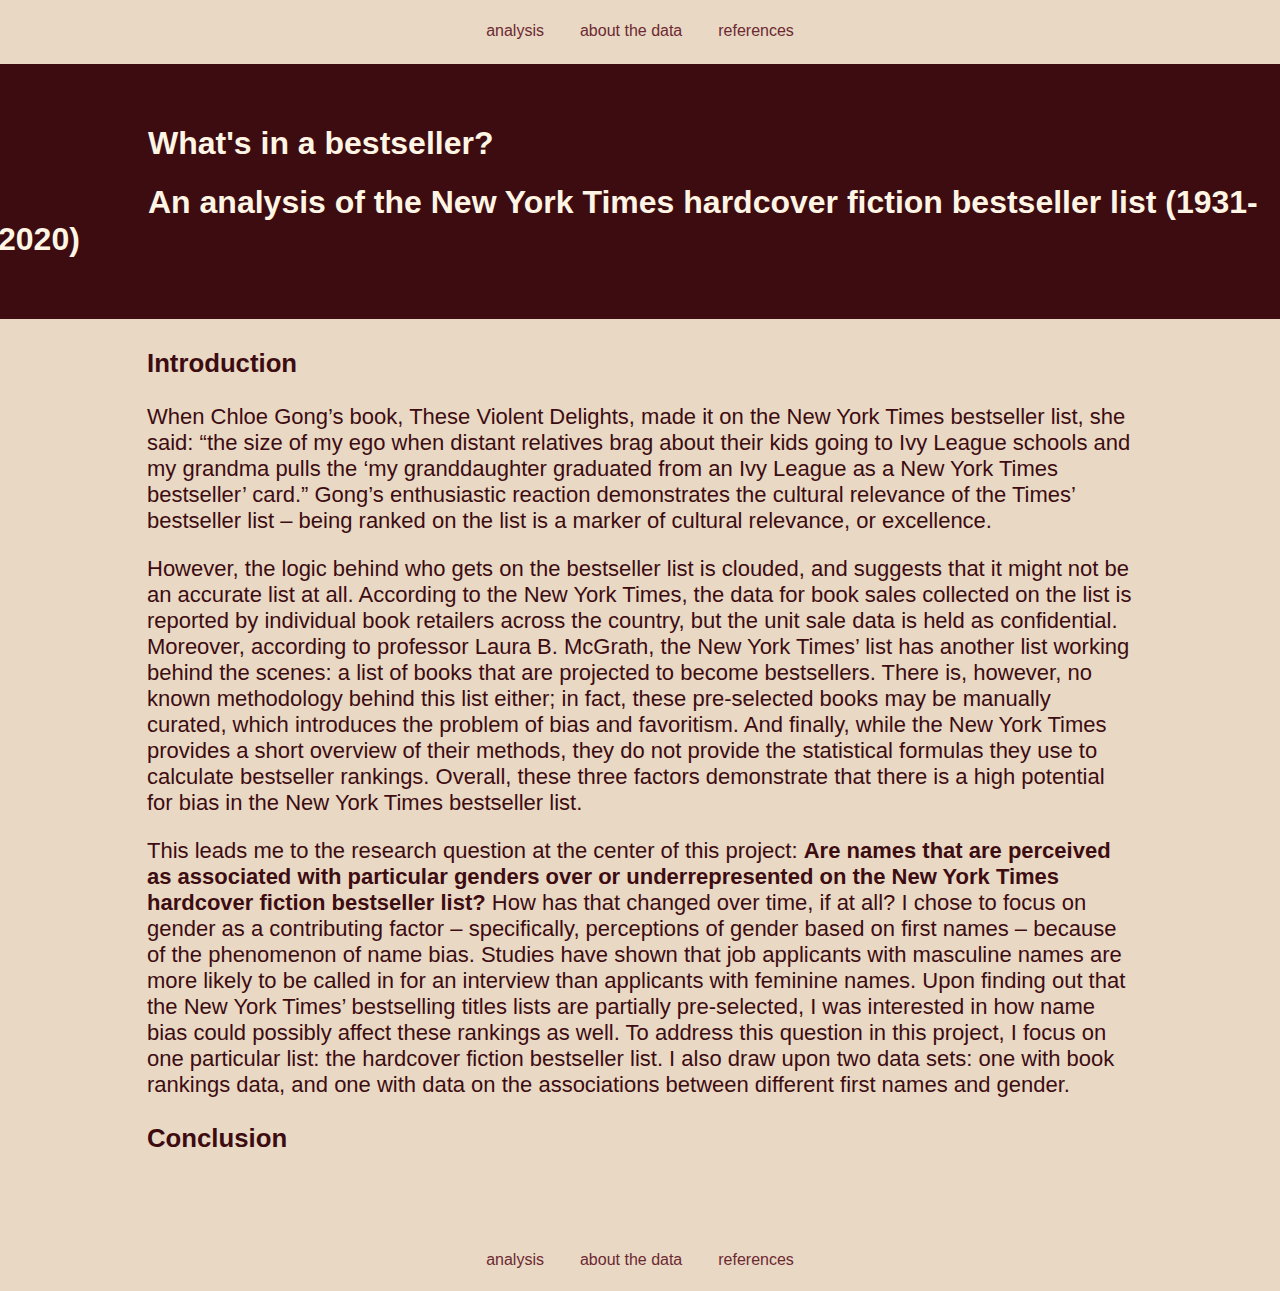
==== site/index.html @ 03210f88 "edit plot styles" ====
<!DOCTYPE html>
<html>

<head>
    <title>NYT Hardcover Fiction Bestsellers Analysis</title>
    <link rel="stylesheet" href="main.css">
    <meta charset="UTF-8">
    <meta name="viewport" content="width=device-width, initial-scale=1">
</head>

<body style="background-color: #E8D8C4;">
    <!-- Nav bar -->
    <div class="topnav" id="topNav">
        <a class="active" href="index.html">analysis</a>
        <a href="about.html">about the data</a>
        <a href="references.html">references</a>
    </div>

    <!-- Title section / blurb -->
    <div class="landing" id="titleSection">
        <h1>What's in a bestseller?</h1>
        <h1>An analysis of the New York Times hardcover fiction bestseller list (1931-2020)</h1>
    </div>

    <!-- Page content -->
    <div class="content">
        <h3>Introduction</h3>

        <p> When Chloe Gong’s book, These Violent Delights, made it on the New York Times bestseller list, she said:
            “the size of my ego when distant relatives brag about their kids going to Ivy League schools and my grandma
            pulls the ‘my granddaughter graduated from an Ivy League as a New York Times bestseller’ card.” Gong’s enthusiastic
            reaction demonstrates the cultural relevance of the Times’ bestseller list – being ranked on the list is a marker of
            cultural relevance, or excellence. </p>

        <p> However, the logic behind who gets on the bestseller list is clouded, and suggests that it might not be an accurate
            list at all. According to the New York Times, the data for book sales collected on the list is reported by individual
            book retailers across the country, but the unit sale data is held as confidential. Moreover, according to professor
            Laura B. McGrath, the New York Times’ list has another list working behind the scenes: a list of books that are projected
            to become bestsellers. There is, however, no known methodology behind this list either; in fact, these pre-selected books
            may be manually curated, which introduces the problem of bias and favoritism. And finally, while the New York Times provides
            a short overview of their methods, they do not provide the statistical formulas they use to calculate bestseller rankings.
            Overall, these three factors demonstrate that there is a high potential for bias in the New York Times bestseller list. </p>

        <p> This leads me to the research question at the center of this project: <strong>Are names that are perceived as associated with particular
            genders over or underrepresented on the New York Times hardcover fiction bestseller list? </strong> How has that changed over time, if at all? 
            I chose to focus on gender as a contributing factor – specifically, perceptions of gender based on first names – because of the 
            phenomenon of name bias. Studies have shown that job applicants with masculine names are more likely to be called in for an interview 
            than applicants with feminine names. Upon finding out that the New York Times’ bestselling titles lists are partially pre-selected, I 
            was interested in how name bias could possibly affect these rankings as well. To address this question in this project, I focus on one 
            particular list: the hardcover fiction bestseller list. I also draw upon two data sets: one with book rankings data, and one with data 
            on the associations between different first names and gender. 
        </p>

        <h3>Conclusion</h3>
    </div>

    <!-- Footer -->
    <div class="footer" id="bottomNav">
        <a class="active" href="index.html">analysis</a>
        <a href="about.html">about the data</a>
        <a href="references.html">references</a>
    </div>

</body>

</html>
---- site/main.css ----
/* Style top navigation bar */
.topnav {
    overflow: hidden;
    text-align: center;
    margin: 0;
    padding-bottom: 20px;
}

.topnav a {
    display: inline-block;
    color: #6D2932;
    font-family:Verdana, Geneva, Tahoma, sans-serif;
    text-align: center;
    padding: 14px 16px;
    text-decoration: none;
    font-size: 16px;
}

.topnav a:hover {
    color: #561C24;
    text-decoration: underline;
}

.topnav a:active {
    text-decoration: underline;
}

/* Style bottom navigation bar (footer) */
.footer {
    overflow: hidden;
    text-align: center;
    position: relative;
    bottom: 0;
    left: 0;
    width: 100%;
}

.footer a {
    display: inline-block;
    color: #6D2932;
    font-family:Verdana, Tahoma, sans-serif;
    text-align: center;
    padding: 14px 16px;
    text-decoration: none;
    font-size: 16px;
}

.footer a:hover {
    color: #561C24;
}

.footer a:active {
    text-decoration: underline;
}

/* Style page content */

.landing {
    background-color: #3D0C11;
    color: #FFF5E4;
    margin: -10px;
    padding-top: 40px;
    padding-bottom: 40px;
    text-indent: 150px;
    font-family:sans-serif;
}

.content {
    padding: 14px;
    font-size: 22px;
    margin-left: 125px;
    margin-right: 125px;
    min-height: 100vh;
    color: #3D0C11;
    font-family:sans-serif;
}

@media screen and (max-width: 952px) {
    .landing {
        padding-top: 20px;
        padding-bottom: 20px;
        padding-left: 40px;
        padding-right: 40px;
        text-indent: 0;
    }

    .content {
        padding-top: 20px;
        padding-bottom: 20px;
        padding-left: 40px;
        padding-right: 40px;
        text-indent: 0;
    }
}
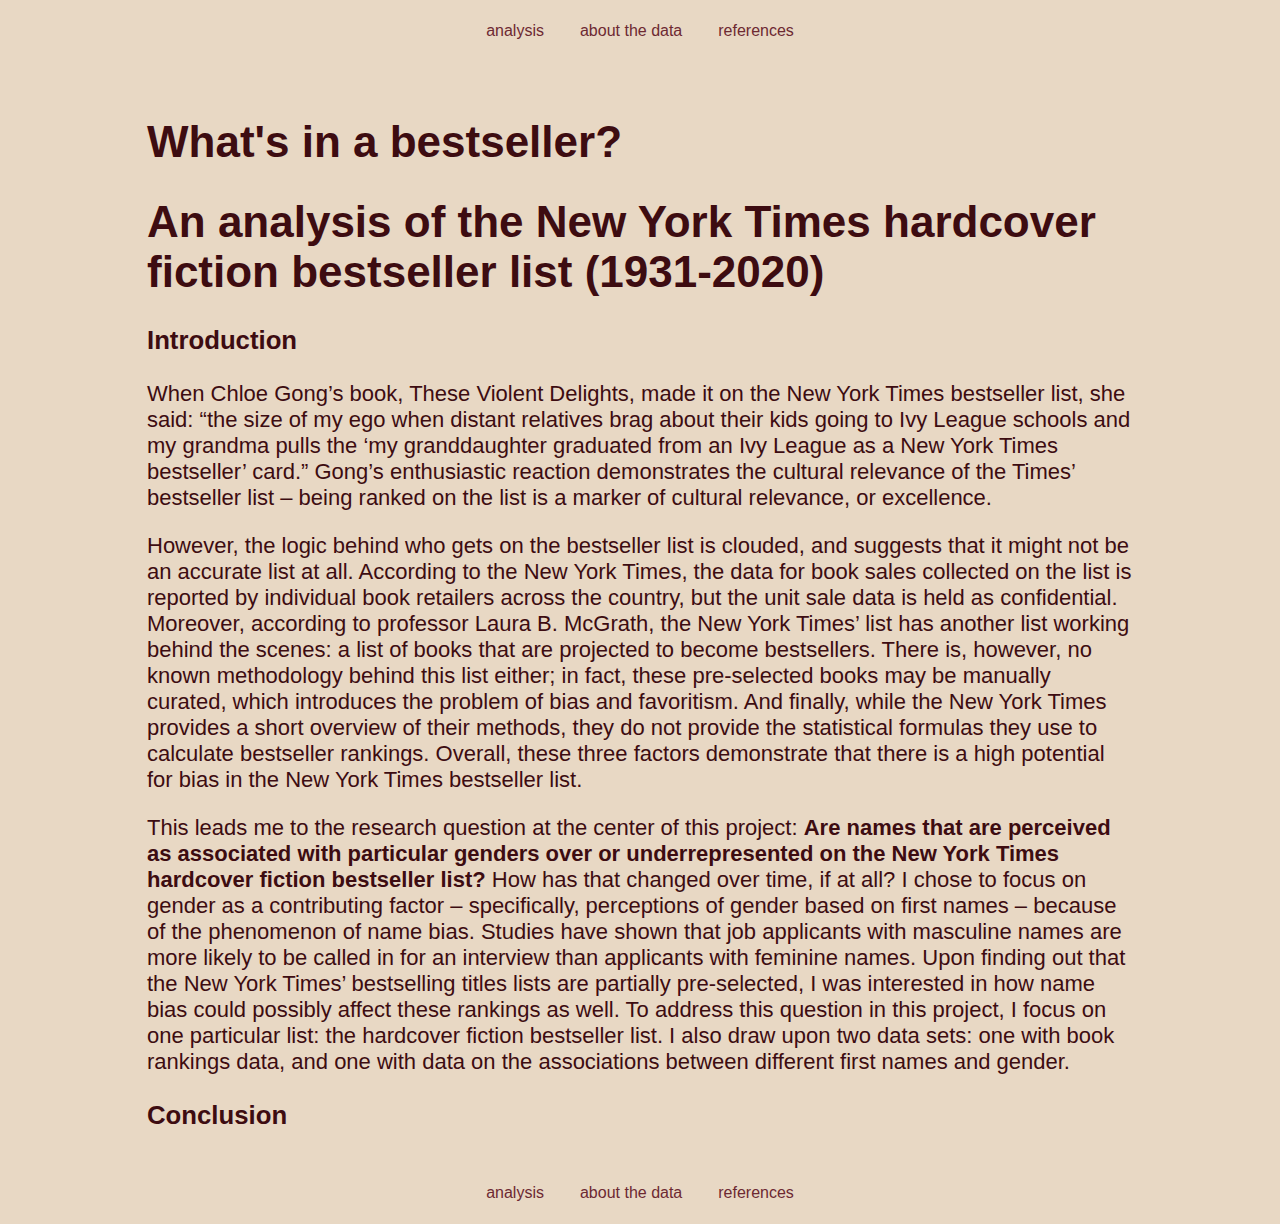
==== commit 61305074: "remove landing from pgs" ====
--- a/site/index.html
+++ b/site/index.html
@@ -16,14 +16,11 @@
         <a href="references.html">references</a>
     </div>
 
-    <!-- Title section / blurb -->
-    <div class="landing" id="titleSection">
+    <!-- Page content -->
+    <div class="content">
         <h1>What's in a bestseller?</h1>
         <h1>An analysis of the New York Times hardcover fiction bestseller list (1931-2020)</h1>
-    </div>
 
-    <!-- Page content -->
-    <div class="content">
         <h3>Introduction</h3>
 
         <p> When Chloe Gong’s book, These Violent Delights, made it on the New York Times bestseller list, she said:
--- a/site/main.css
+++ b/site/main.css
@@ -55,16 +55,6 @@
 
 /* Style page content */
 
-.landing {
-    background-color: #3D0C11;
-    color: #FFF5E4;
-    margin: -10px;
-    padding-top: 40px;
-    padding-bottom: 40px;
-    text-indent: 150px;
-    font-family:sans-serif;
-}
-
 .content {
     padding: 14px;
     font-size: 22px;
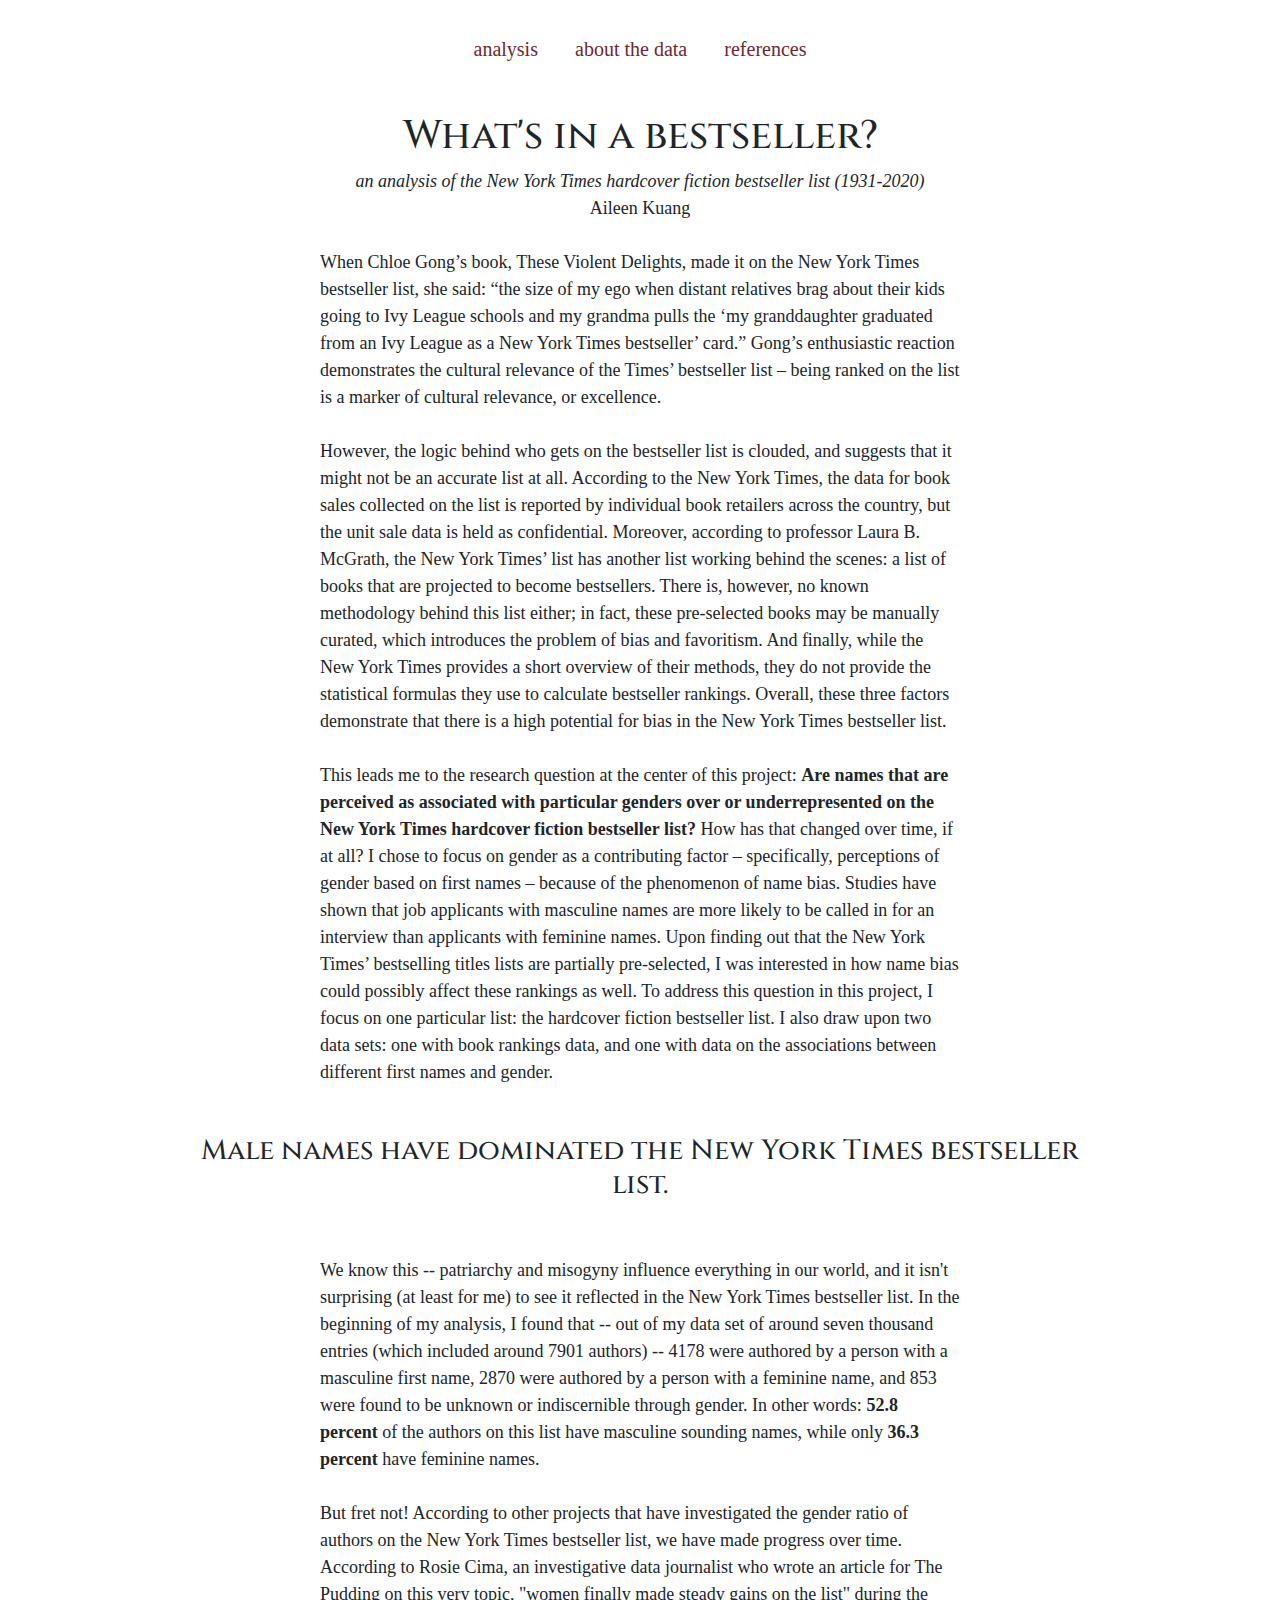
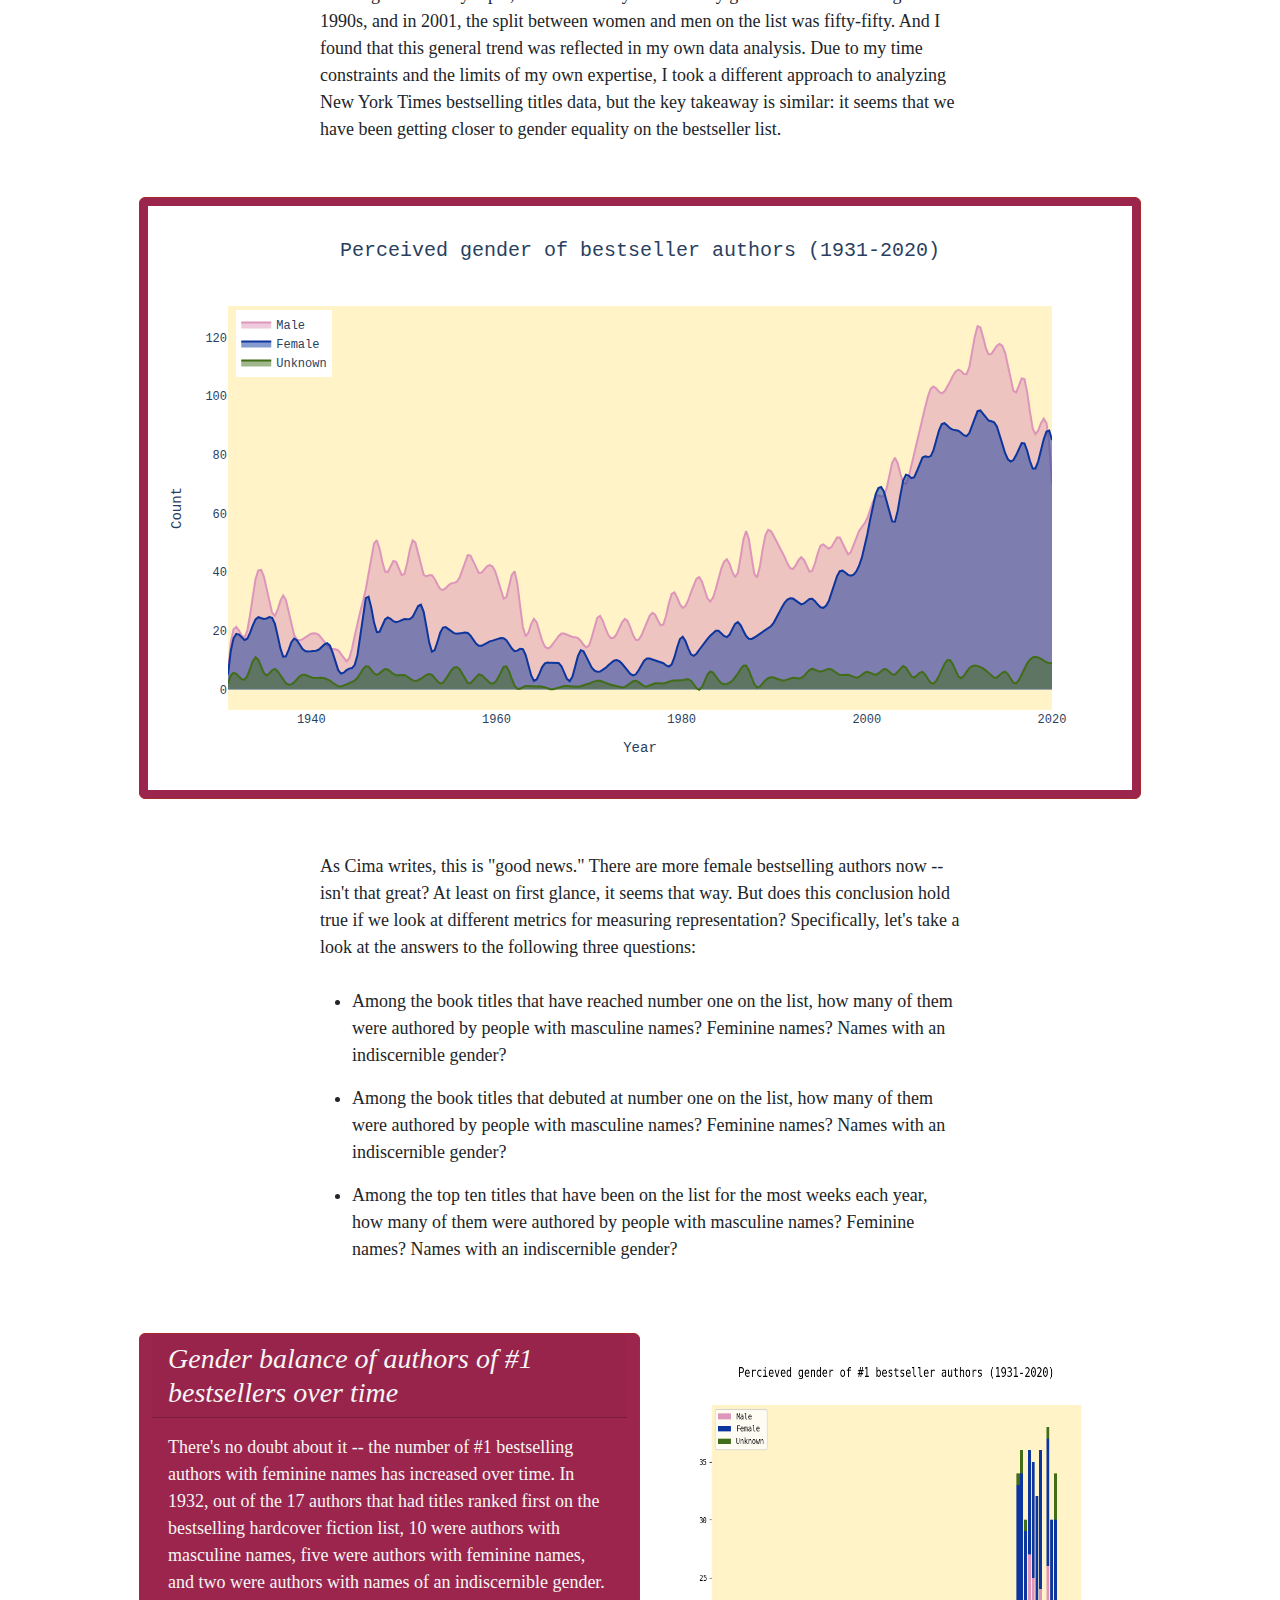
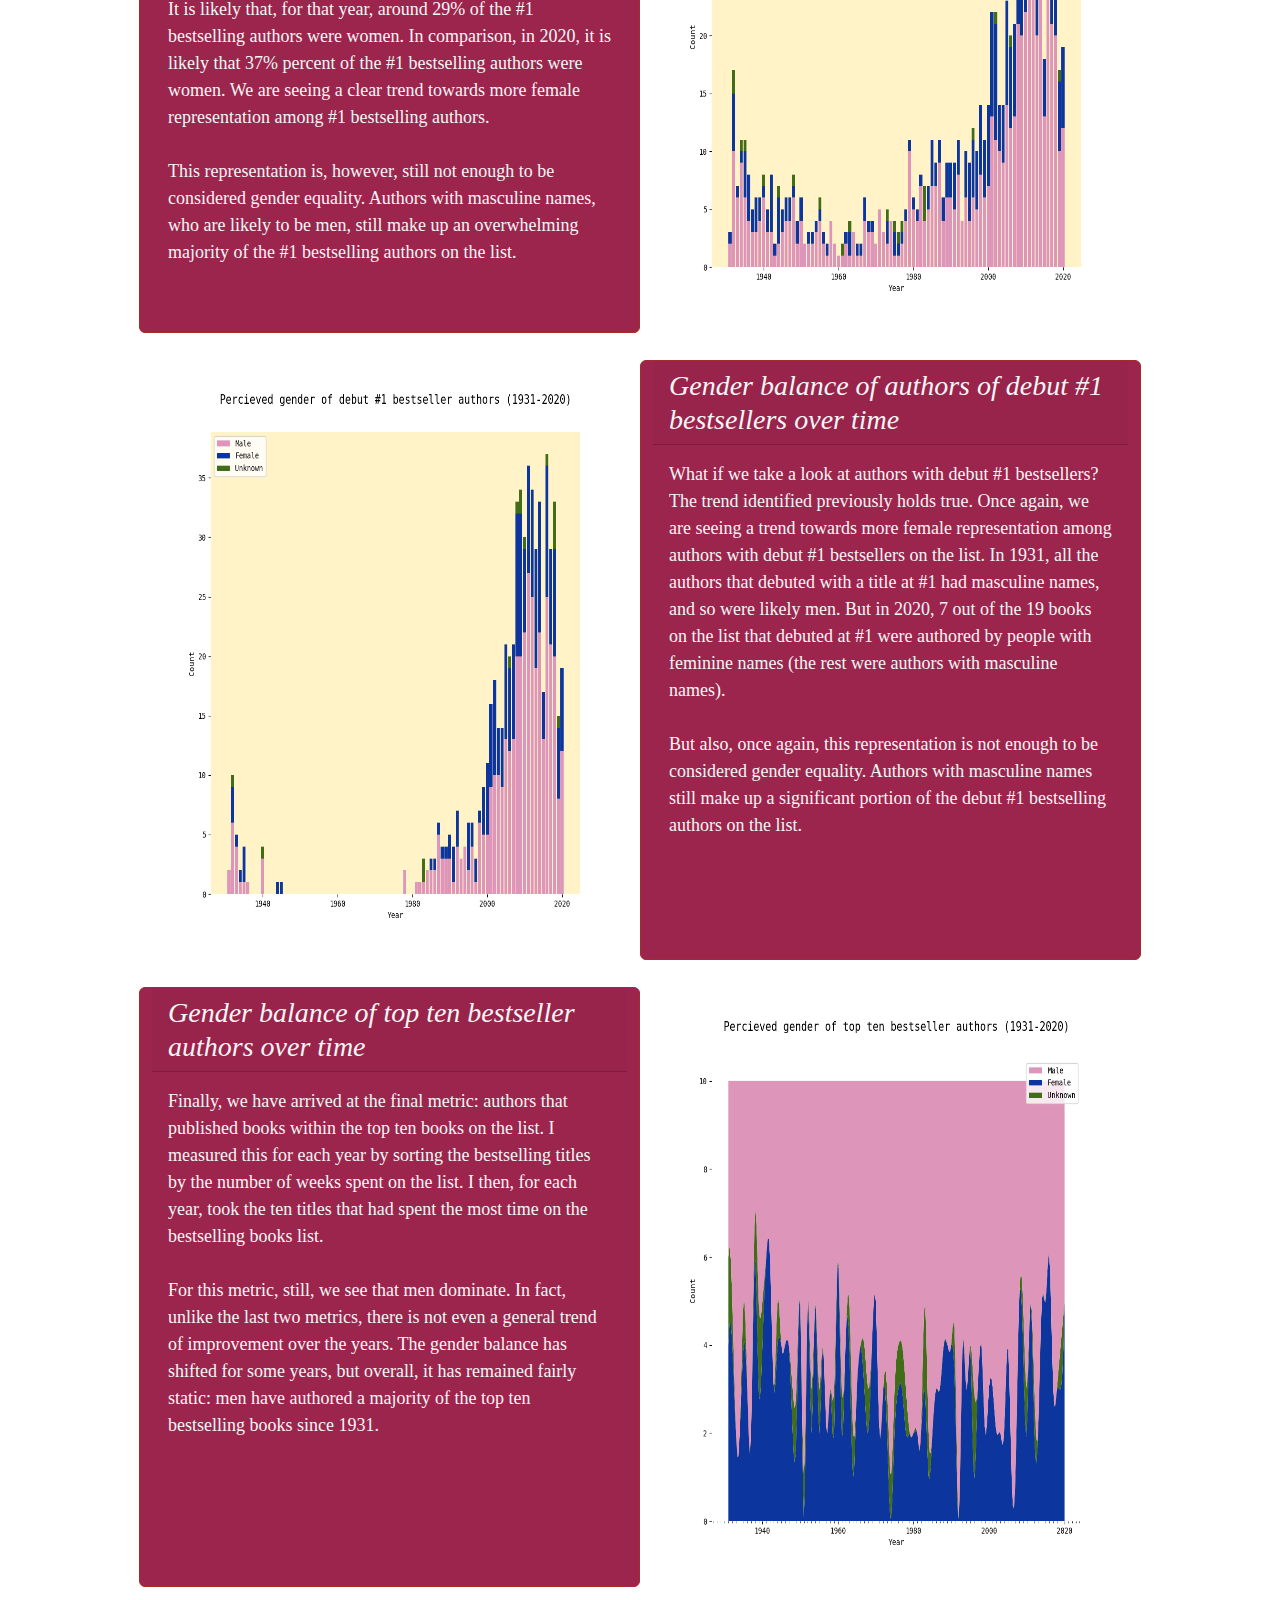
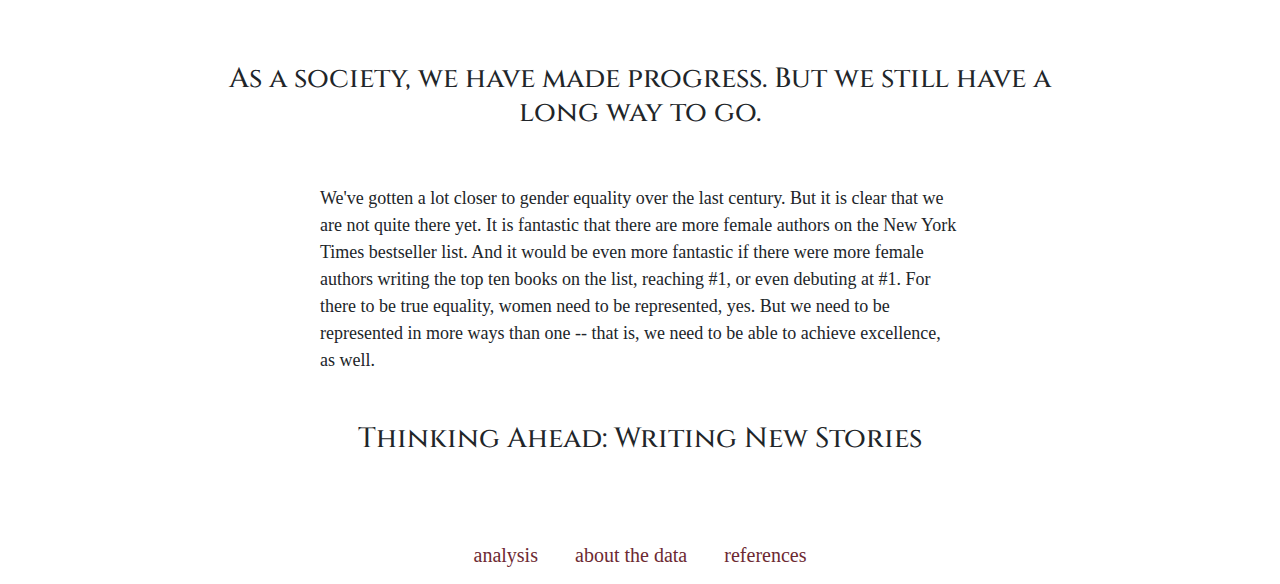
==== commit b3e8a4ee: "1st website draft" ====
--- a/site/index.html
+++ b/site/index.html
@@ -1,14 +1,25 @@
 <!DOCTYPE html>
-<html>
+<html lang="en">
 
 <head>
     <title>NYT Hardcover Fiction Bestsellers Analysis</title>
-    <link rel="stylesheet" href="main.css">
+    
     <meta charset="UTF-8">
     <meta name="viewport" content="width=device-width, initial-scale=1">
+
+    <link rel="stylesheet" href="main.css">
+    <link rel="preconnect" href="https://fonts.googleapis.com">
+    <link rel="preconnect" href="https://fonts.gstatic.com" crossorigin>
+    <link href="https://fonts.googleapis.com/css2?family=Baskervville:ital@0;1&family=Cinzel:wght@400..900&display=swap" rel="stylesheet">
+
+    <link href="https://cdn.jsdelivr.net/npm/bootstrap@5.3.3/dist/css/bootstrap.min.css" rel="stylesheet" integrity="sha384-QWTKZyjpPEjISv5WaRU9OFeRpok6YctnYmDr5pNlyT2bRjXh0JMhjY6hW+ALEwIH" crossorigin="anonymous">
+
 </head>
 
-<body style="background-color: #E8D8C4;">
+<body>
+
+    <script src="https://cdn.jsdelivr.net/npm/bootstrap@5.3.3/dist/js/bootstrap.bundle.min.js" integrity="sha384-YvpcrYf0tY3lHB60NNkmXc5s9fDVZLESaAA55NDzOxhy9GkcIdslK1eN7N6jIeHz" crossorigin="anonymous"></script>
+
     <!-- Nav bar -->
     <div class="topnav" id="topNav">
         <a class="active" href="index.html">analysis</a>
@@ -18,27 +29,44 @@
 
     <!-- Page content -->
     <div class="content">
-        <h1>What's in a bestseller?</h1>
-        <h1>An analysis of the New York Times hardcover fiction bestseller list (1931-2020)</h1>
-
-        <h3>Introduction</h3>
-
-        <p> When Chloe Gong’s book, These Violent Delights, made it on the New York Times bestseller list, she said:
+
+        <div class="story-title">
+            <h1> What's in a bestseller?</h1>
+        </div>
+
+        <div class="story-subtitle">
+            an analysis of the New York Times hardcover fiction bestseller list (1931-2020)
+        </div>
+
+        <div class="story-subtitle" style="font-style: normal;">
+            Aileen Kuang
+        </div>
+        
+        <br>
+
+        <div class="story-text">
+            When Chloe Gong’s book, These Violent Delights, made it on the New York Times bestseller list, she said:
             “the size of my ego when distant relatives brag about their kids going to Ivy League schools and my grandma
             pulls the ‘my granddaughter graduated from an Ivy League as a New York Times bestseller’ card.” Gong’s enthusiastic
             reaction demonstrates the cultural relevance of the Times’ bestseller list – being ranked on the list is a marker of
-            cultural relevance, or excellence. </p>
-
-        <p> However, the logic behind who gets on the bestseller list is clouded, and suggests that it might not be an accurate
+            cultural relevance, or excellence.
+
+            <br>
+            <br>
+
+            However, the logic behind who gets on the bestseller list is clouded, and suggests that it might not be an accurate
             list at all. According to the New York Times, the data for book sales collected on the list is reported by individual
             book retailers across the country, but the unit sale data is held as confidential. Moreover, according to professor
             Laura B. McGrath, the New York Times’ list has another list working behind the scenes: a list of books that are projected
             to become bestsellers. There is, however, no known methodology behind this list either; in fact, these pre-selected books
             may be manually curated, which introduces the problem of bias and favoritism. And finally, while the New York Times provides
             a short overview of their methods, they do not provide the statistical formulas they use to calculate bestseller rankings.
-            Overall, these three factors demonstrate that there is a high potential for bias in the New York Times bestseller list. </p>
-
-        <p> This leads me to the research question at the center of this project: <strong>Are names that are perceived as associated with particular
+            Overall, these three factors demonstrate that there is a high potential for bias in the New York Times bestseller list.
+
+            <br>
+            <br>
+
+            This leads me to the research question at the center of this project: <strong>Are names that are perceived as associated with particular
             genders over or underrepresented on the New York Times hardcover fiction bestseller list? </strong> How has that changed over time, if at all? 
             I chose to focus on gender as a contributing factor – specifically, perceptions of gender based on first names – because of the 
             phenomenon of name bias. Studies have shown that job applicants with masculine names are more likely to be called in for an interview 
@@ -46,9 +74,157 @@
             was interested in how name bias could possibly affect these rankings as well. To address this question in this project, I focus on one 
             particular list: the hardcover fiction bestseller list. I also draw upon two data sets: one with book rankings data, and one with data 
             on the associations between different first names and gender. 
-        </p>
-
-        <h3>Conclusion</h3>
+        </div>
+
+        <div class="story-header">
+            <h3>Male names have dominated the New York Times bestseller list.</h3>
+        </div>
+
+
+        <div class="story-text">
+            We know this -- patriarchy and misogyny influence everything in our world, and it isn't surprising (at least for me) to see it reflected in
+            the New York Times bestseller list. In the beginning of my analysis, I found that -- out of my data set of around seven thousand entries
+            (which included around 7901 authors) -- 4178 were authored by a person with a masculine first name, 2870 were authored by a person with a
+            feminine name, and 853 were found to be unknown or indiscernible through gender. In other words: <strong>52.8 percent</strong> of the authors
+            on this list have masculine sounding names, while only <strong>36.3 percent</strong> have feminine names.
+
+            <br>
+            <br>
+
+            But fret not! According to other projects that have investigated the gender ratio of authors on the New York Times bestseller list, we have
+            made progress over time. According to Rosie Cima, an investigative data journalist who wrote an article for The Pudding on this very topic,
+            "women finally made steady gains on the list" during the 1990s, and in 2001, the split between women and men on the list was fifty-fifty. And
+            I found that this general trend was reflected in my own data analysis. Due to my time constraints and the limits of my own expertise, I took a different
+            approach to analyzing New York Times bestselling titles data, but the key takeaway is similar: it seems that we have been getting closer to gender
+            equality on the bestseller list.
+
+            <br>
+            <br>
+            <br>
+        </div>
+
+
+        <div class="card">
+            <iframe src="overall.html" height="600"></iframe>
+        </div>
+
+        <div class="story-text">
+
+            <br>
+            <br>
+
+            As Cima writes, this is "good news." There are more female bestselling authors now -- isn't that great? At least on first glance, it seems that way.
+            But does this conclusion hold true if we look at different metrics for measuring representation? Specifically, let's take a look at the answers to the following
+            three questions:
+
+            <br>
+            <br>
+
+            <ul>
+                <li><p>Among the book titles that have reached number one on the list, how many of them were authored by people with masculine names?
+                    Feminine names? Names with an indiscernible gender?</p></li>
+                <li><p>Among the book titles that debuted at number one on the list, how many of them were authored by people with masculine names?
+                    Feminine names? Names with an indiscernible gender?</p></li>
+                <li><p>Among the top ten titles that have been on the list for the most weeks each year, how many of them were authored by people with masculine names?
+                    Feminine names? Names with an indiscernible gender?</p></li>
+            </ul>
+
+            <br>
+        </div>
+            
+
+        <br>
+
+        <div class="container">
+            <div class="row row-cols-2">
+                <div class="card">
+                    <h5 class="card-header">Gender balance of authors of #1 bestsellers over time</h5>
+                    <div class="card-body">
+                        
+                            <div class="card-text">
+                                There's no doubt about it -- the number of #1 bestselling authors with feminine names has increased over time. In 1932, out of the
+                                17 authors that had titles ranked first on the bestselling hardcover fiction list, 10 were authors with masculine names, five were
+                                authors with feminine names, and two were authors with names of an indiscernible gender. It is likely that, for that year, around
+                                29% of the #1 bestselling authors were women. In comparison, in 2020, it is likely that 37% percent of the #1 bestselling authors
+                                were women. We are seeing a clear trend towards more female representation among #1 bestselling authors. 
+    
+                                <br>
+                                <br>
+    
+                                This representation is, however, still not enough to be considered gender equality. Authors with masculine names, who are likely to
+                                be men, still make up an overwhelming majority of the #1 bestselling authors on the list.
+                            </div>
+                    </div>
+                </div>
+                <img src="first_rank.png" width="400", height="600">
+            </div>
+        </div>
+
+        <br>
+
+        <div class="container">
+            <div class="row row-cols-2">
+                <img src="debut_first_rank.png" width="300", height="600">
+                <div class="card">
+                    <h5 class="card-header">Gender balance of authors of debut #1 bestsellers over time</h5>
+                    <div class="card-body">
+                            <div class="card-text">
+                                What if we take a look at authors with debut #1 bestsellers? The trend identified previously holds true. Once again, we are seeing a trend
+                                towards more female representation among authors with debut #1 bestsellers on the list. In 1931, all the authors that debuted with a title
+                                at #1 had masculine names, and so were likely men. But in 2020, 7 out of the 19 books on the list that debuted at #1 were authored by people
+                                with feminine names (the rest were authors with masculine names). 
+    
+                                <br>
+                                <br>
+                                
+                                But also, once again, this representation is not enough to be considered gender equality. Authors with masculine names still make up a significant
+                                portion of the debut #1 bestselling authors on the list. 
+                            </div>
+                    </div>
+                </div>
+            </div>
+        </div>
+
+        <br>
+
+        <div class="container">
+            <div class="row row-cols-2">
+                <div class="card">
+                    <h5 class="card-header"> Gender balance of top ten bestseller authors over time  </h5>
+                    <div class="card-body">
+                            <div class="card-text">
+                                Finally, we have arrived at the final metric: authors that published books within the top ten books on the list. I measured this for each year by 
+                                sorting the bestselling titles by the number of weeks spent on the list. I then, for each year, took the ten titles that had spent the most time 
+                                on the bestselling books list. 
+    
+                                <br>
+                                <br>
+    
+                                For this metric, still, we see that men dominate. In fact, unlike the last two metrics, there is not even a general trend of improvement over the years.
+                                The gender balance has shifted for some years, but overall, it has remained fairly static: men have authored a majority of the top ten bestselling books
+                                since 1931. 
+                        </div>
+                    </div>
+                </div>
+                <img src="top_ten.png" width="300", height="600", style="float: center;">
+            </div>
+            <br>
+        </div>
+
+        <div class="story-header">
+            <h3> As a society, we have made progress. But we still have a long way to go. </h3>
+        </div>
+
+        <div class="story-text">
+            We've gotten a lot closer to gender equality over the last century. But it is clear that we are not quite there yet. It is fantastic that there are more female authors on the New York
+            Times bestseller list. And it would be even more fantastic if there were more female authors writing the top ten books on the list, reaching #1, or even debuting at #1. 
+            For there to be true equality, women need to be represented, yes. But we need to be represented in more ways than one -- that is, we need to be able to achieve excellence, as well.
+        </div>
+
+        <div class="story-header">
+            <h3> Thinking Ahead: Writing New Stories </h3>
+        </div>
+
     </div>
 
     <!-- Footer -->
--- a/site/main.css
+++ b/site/main.css
@@ -1,3 +1,7 @@
+.body {
+    background-color: white;
+}
+
 /* Style top navigation bar */
 .topnav {
     overflow: hidden;
@@ -9,11 +13,12 @@
 .topnav a {
     display: inline-block;
     color: #6D2932;
-    font-family:Verdana, Geneva, Tahoma, sans-serif;
+    font-family:serif;
     text-align: center;
     padding: 14px 16px;
+    margin-top: 20px;
     text-decoration: none;
-    font-size: 16px;
+    font-size: 20px;
 }
 
 .topnav a:hover {
@@ -38,15 +43,16 @@
 .footer a {
     display: inline-block;
     color: #6D2932;
-    font-family:Verdana, Tahoma, sans-serif;
+    font-family:serif;
     text-align: center;
     padding: 14px 16px;
     text-decoration: none;
-    font-size: 16px;
+    font-size: 20px;
 }
 
 .footer a:hover {
     color: #561C24;
+    text-decoration: underline;
 }
 
 .footer a:active {
@@ -57,23 +63,59 @@
 
 .content {
     padding: 14px;
-    font-size: 22px;
+    font-size: 18px;
     margin-left: 125px;
     margin-right: 125px;
     min-height: 100vh;
-    color: #3D0C11;
-    font-family:sans-serif;
+    font-family:serif;
+}
+
+.content h1, h2, h3, h4 {
+    font-family:'Cinzel', serif;
+}
+
+.content .story-title {
+    text-align: center;
+    margin: 0;
+}
+
+.content .story-subtitle {
+    text-align: center;
+    font-style: italic;
+}
+
+.content .story-text {
+    font-family: "Baskerville", serif;
+    max-width: 40rem;
+    margin: 0 auto;
+}
+
+.content .story-header {
+    font-family: 'Cinzel', serif;
+    text-align: center;
+    padding: 3rem;
+}
+
+.content .card {
+    border-color: brown;
+    background-color: #9C254D;
+    color:whitesmoke;
+    max-width: ;
+}
+
+.content .card .card-header {
+    font-family: "Baskerville", serif;
+    font-size: 28px;
+    font-style: italic;
+}
+
+.content .card .card-text {
+    font-family: "Baskerville", serif;
+    font-size: 18px;
+    text-justify: auto;
 }
 
 @media screen and (max-width: 952px) {
-    .landing {
-        padding-top: 20px;
-        padding-bottom: 20px;
-        padding-left: 40px;
-        padding-right: 40px;
-        text-indent: 0;
-    }
-
     .content {
         padding-top: 20px;
         padding-bottom: 20px;
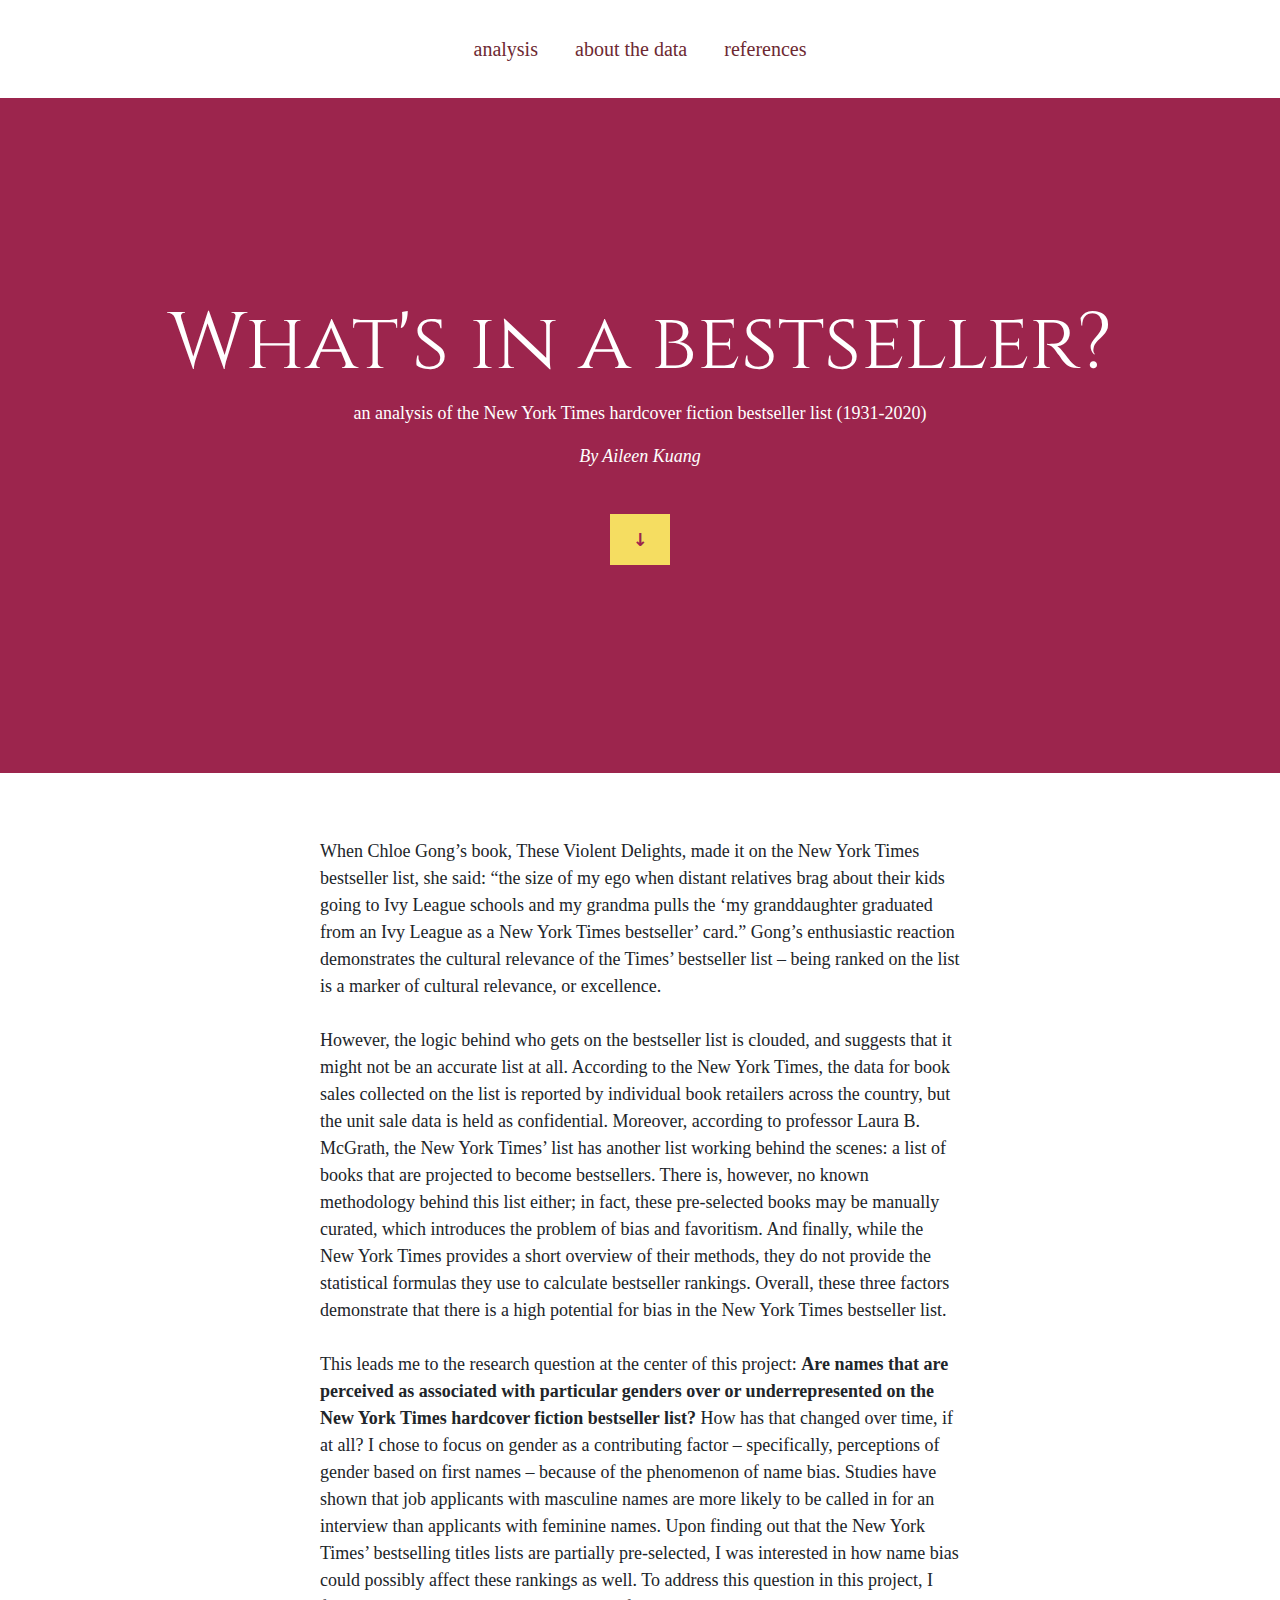
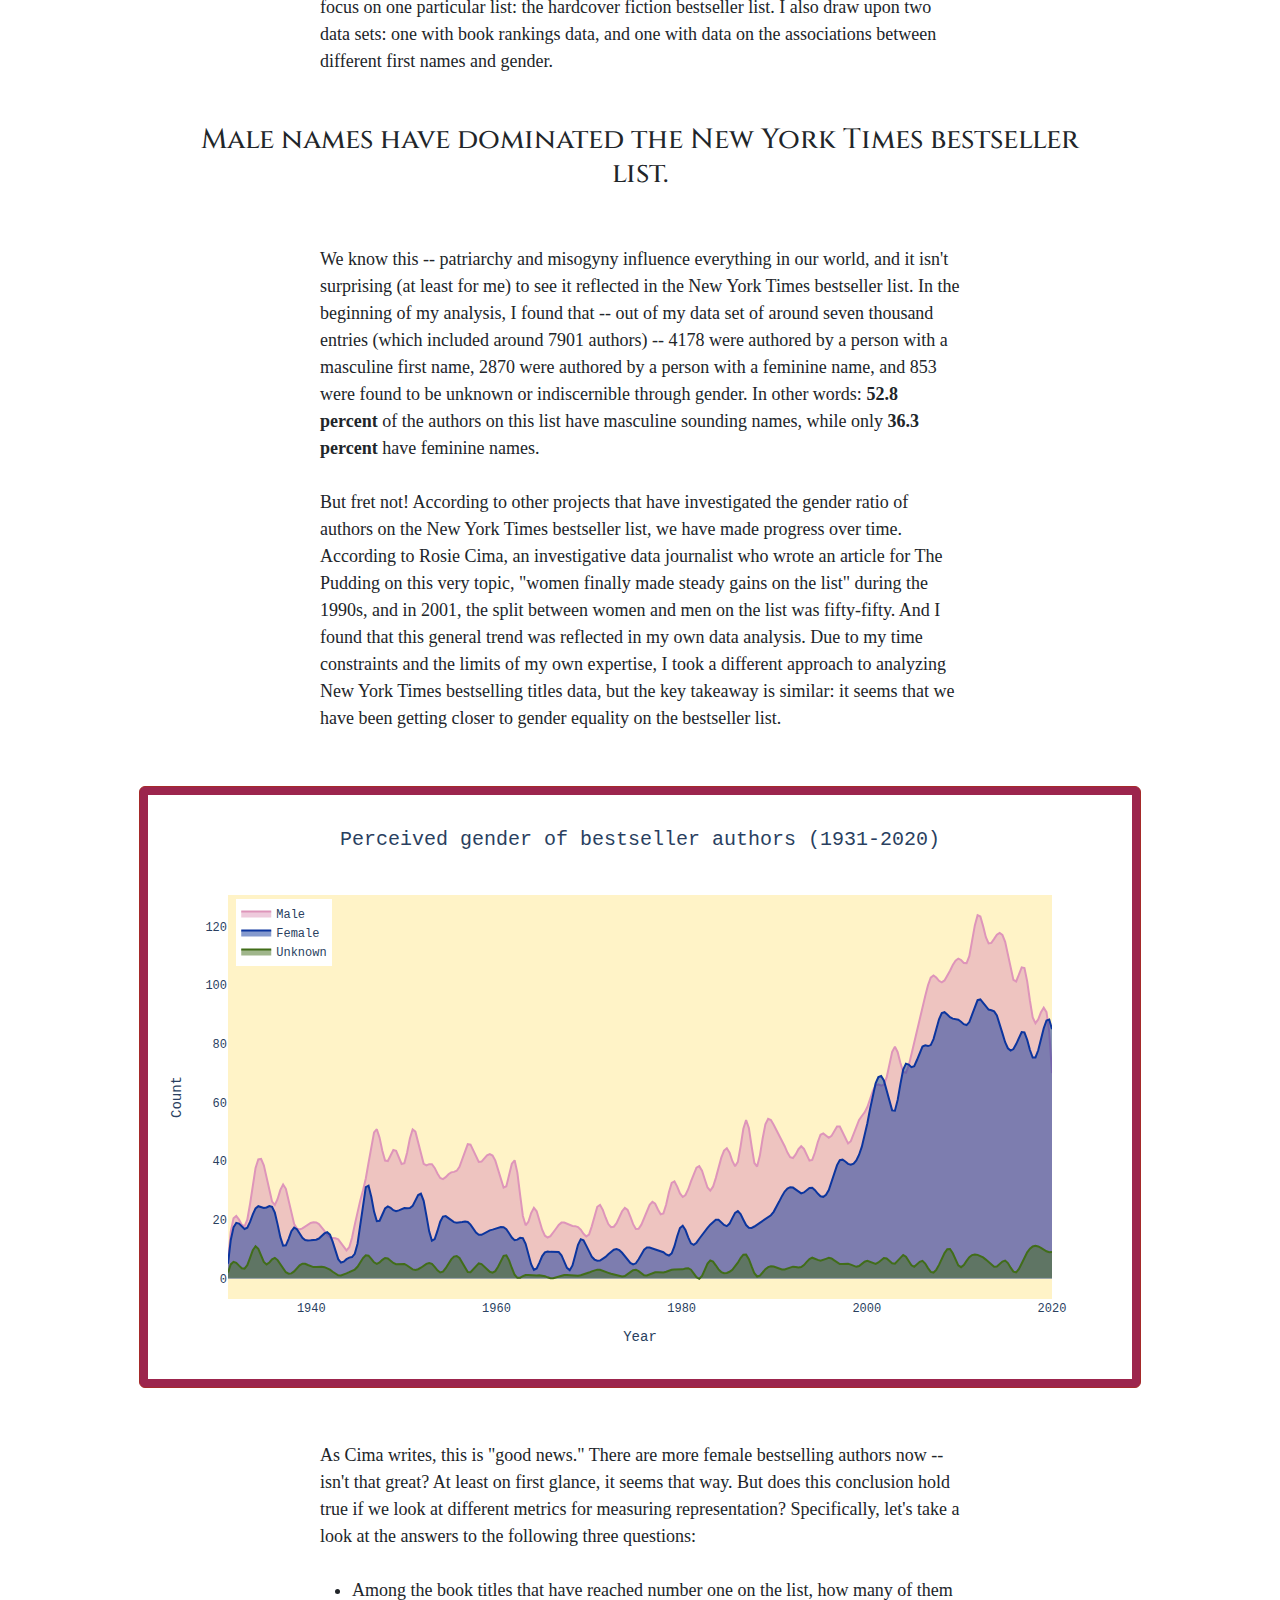
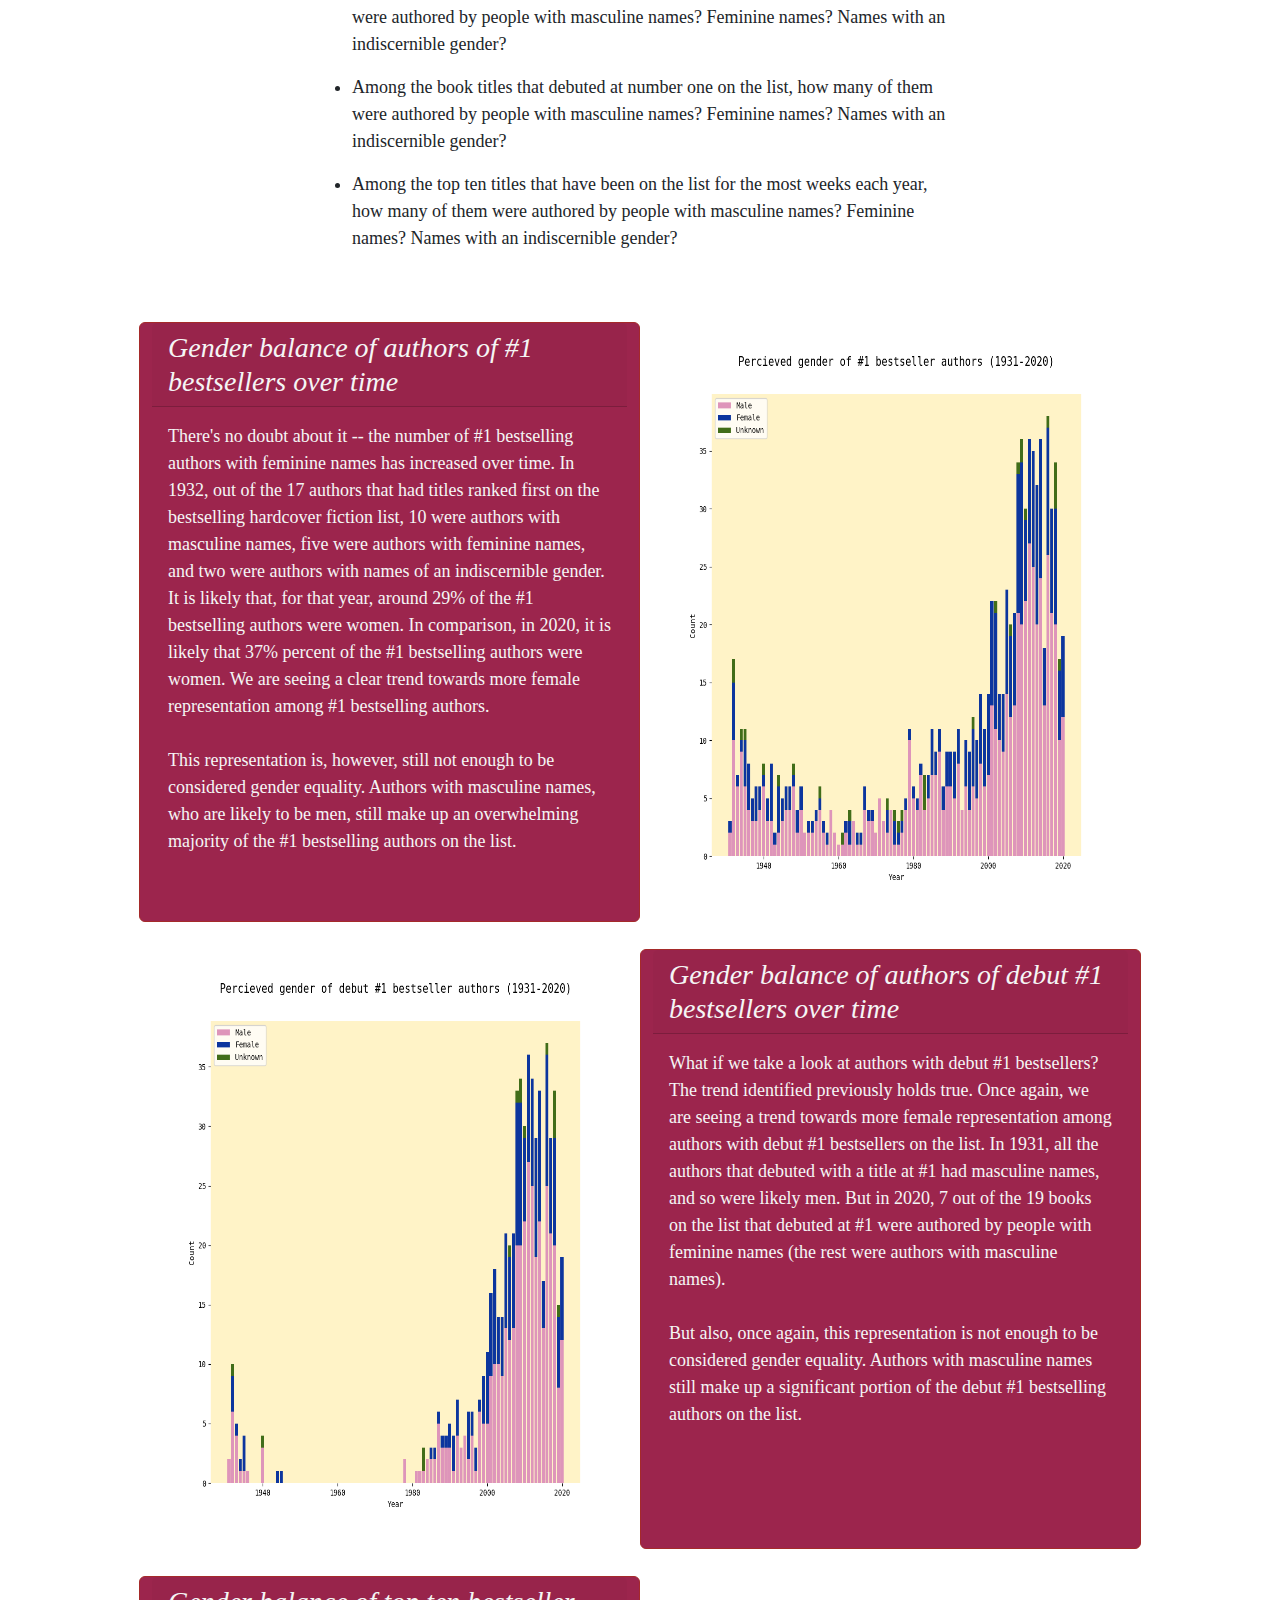
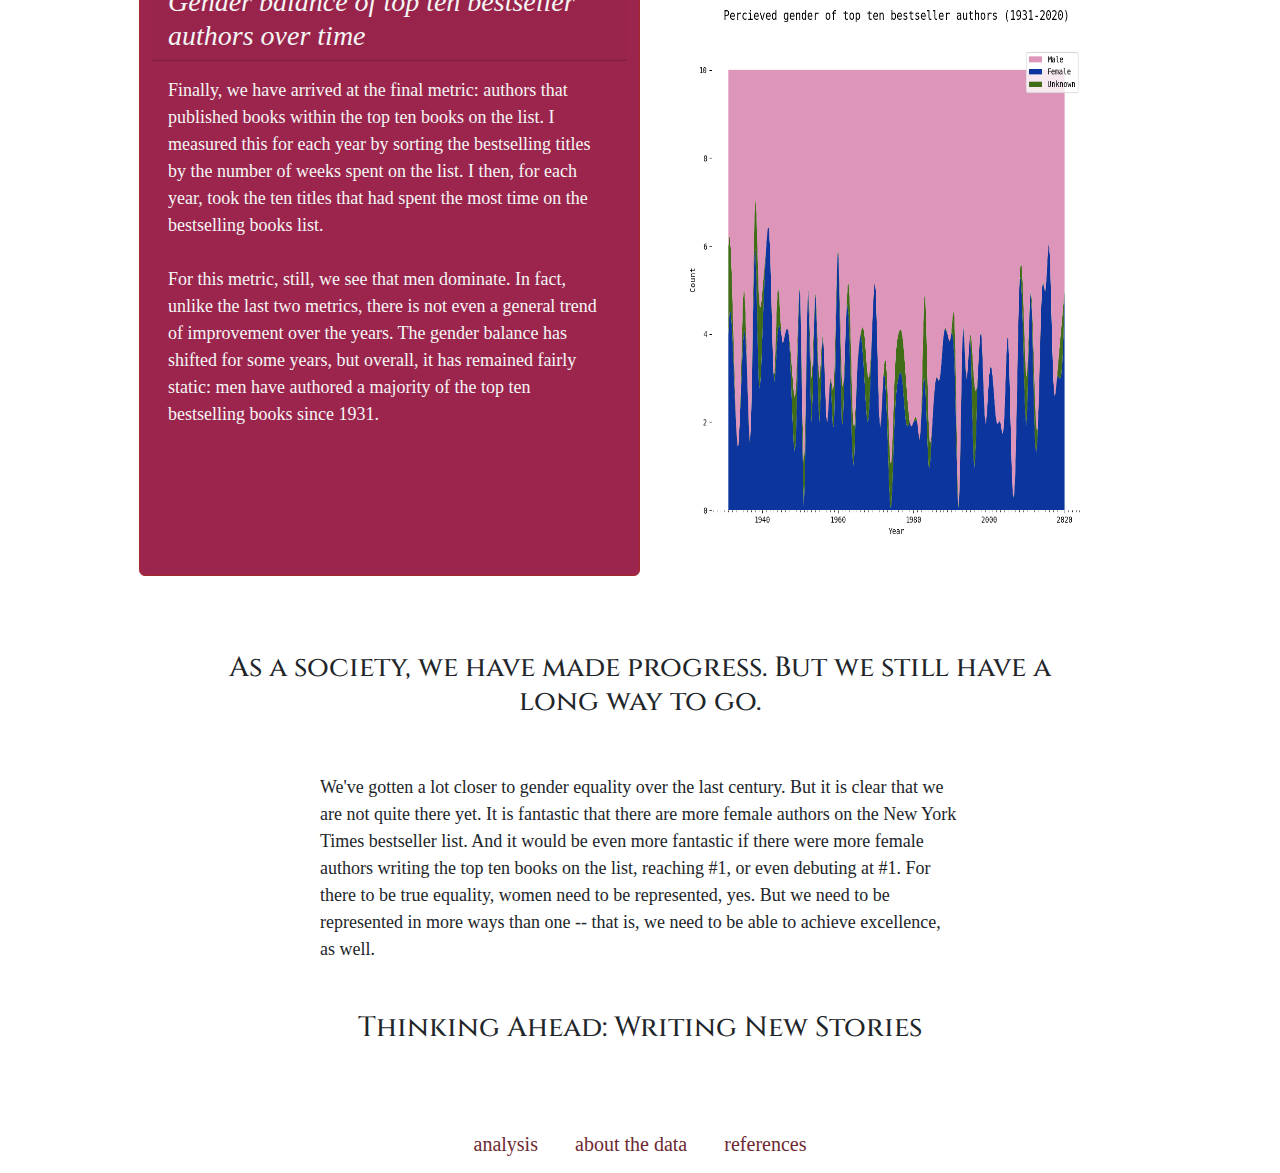
==== commit 0eb5949b: "add new featurea" ====
--- a/site/index.html
+++ b/site/index.html
@@ -28,23 +28,25 @@
     </div>
 
     <!-- Page content -->
-    <div class="content">
-
-        <div class="story-title">
-            <h1> What's in a bestseller?</h1>
-        </div>
-
-        <div class="story-subtitle">
-            an analysis of the New York Times hardcover fiction bestseller list (1931-2020)
-        </div>
-
-        <div class="story-subtitle" style="font-style: normal;">
-            Aileen Kuang
-        </div>
-        
-        <br>
-
-        <div class="story-text">
+
+    <div id="landing" class="jumbotron jumbotron-fluid mb-0">
+        <div class="container text-center  py-5">
+            <div class="mb-4">
+                <h1 class="display-1">What's in a bestseller?</h1>
+                <p class="lead">an analysis of the New York Times hardcover fiction bestseller list (1931-2020)</p>
+                <p class="lead mb-4" style="font-style: italic;">By Aileen Kuang</p>
+            </div>
+            <a href="#main-content" class="btn btn-primary btn-lg">&darr;</a>
+        </div>
+    </div>
+    
+    <br>
+
+    <div id="main-content" class="content">
+
+        <div class="story-text">
+            <br>
+
             When Chloe Gong’s book, These Violent Delights, made it on the New York Times bestseller list, she said:
             “the size of my ego when distant relatives brag about their kids going to Ivy League schools and my grandma
             pulls the ‘my granddaughter graduated from an Ivy League as a New York Times bestseller’ card.” Gong’s enthusiastic
@@ -156,7 +158,7 @@
                             </div>
                     </div>
                 </div>
-                <img src="first_rank.png" width="400", height="600">
+                <img src="img/first_rank.png" width="400", height="600">
             </div>
         </div>
 
@@ -164,7 +166,7 @@
 
         <div class="container">
             <div class="row row-cols-2">
-                <img src="debut_first_rank.png" width="300", height="600">
+                <img src="img/debut_first_rank.png" width="300", height="600">
                 <div class="card">
                     <h5 class="card-header">Gender balance of authors of debut #1 bestsellers over time</h5>
                     <div class="card-body">
@@ -206,7 +208,7 @@
                         </div>
                     </div>
                 </div>
-                <img src="top_ten.png" width="300", height="600", style="float: center;">
+                <img src="img/top_ten.png" width="300", height="600", style="float: center;">
             </div>
             <br>
         </div>
--- a/site/main.css
+++ b/site/main.css
@@ -61,6 +61,56 @@
 
 /* Style page content */
 
+#landing {
+    height: 75vh;
+}
+
+.jumbotron {
+    background-color: #9C254D;
+    margin: 0;
+    padding-top: 150px;
+    padding-bottom: 150px;
+}
+
+.jumbotron h1, h2, h3, h4 {
+    font-family:'Cinzel', serif;
+}
+
+
+.jumbotron .display-1 {
+    color: white;
+}
+
+.jumbotron .lead {
+    text-align: center;
+    font-family: serif;
+    font-size: 18px;
+    color: white;
+}
+
+.jumbotron .btn {
+    display: inline-block;
+    padding: 10px 20px;
+    font-size: 18px;
+    font-weight: bold;
+    color: #9C254D;
+    background-color: #F5DD61;
+    border: 2px solid #F5DD61;
+    border-radius: 0;
+    text-decoration: none;
+    transition: background-color 0.3s, border-color 0.3s, color 0.3s;
+    margin-top: 20px; /* Adjust as needed */
+    perspective: 1000px;
+}
+
+.jumbotron .btn:hover {
+    background-color: #F5DD61;
+    border-color: #F5DD61;
+    color: #9C254D;
+    transform-style: preserve-3d;
+    animation: pageFlip 1s forwards;
+}
+
 .content {
     padding: 14px;
     font-size: 18px;
@@ -72,16 +122,6 @@
 
 .content h1, h2, h3, h4 {
     font-family:'Cinzel', serif;
-}
-
-.content .story-title {
-    text-align: center;
-    margin: 0;
-}
-
-.content .story-subtitle {
-    text-align: center;
-    font-style: italic;
 }
 
 .content .story-text {
@@ -100,7 +140,6 @@
     border-color: brown;
     background-color: #9C254D;
     color:whitesmoke;
-    max-width: ;
 }
 
 .content .card .card-header {
@@ -115,6 +154,18 @@
     text-justify: auto;
 }
 
+@keyframes pageFlip {
+    0% {
+        transform: rotateY(0deg);
+    }
+    50% {
+        transform: rotateY(90deg);
+    }
+    100% {
+        transform: rotateY(180deg);
+    }
+}
+
 @media screen and (max-width: 952px) {
     .content {
         padding-top: 20px;
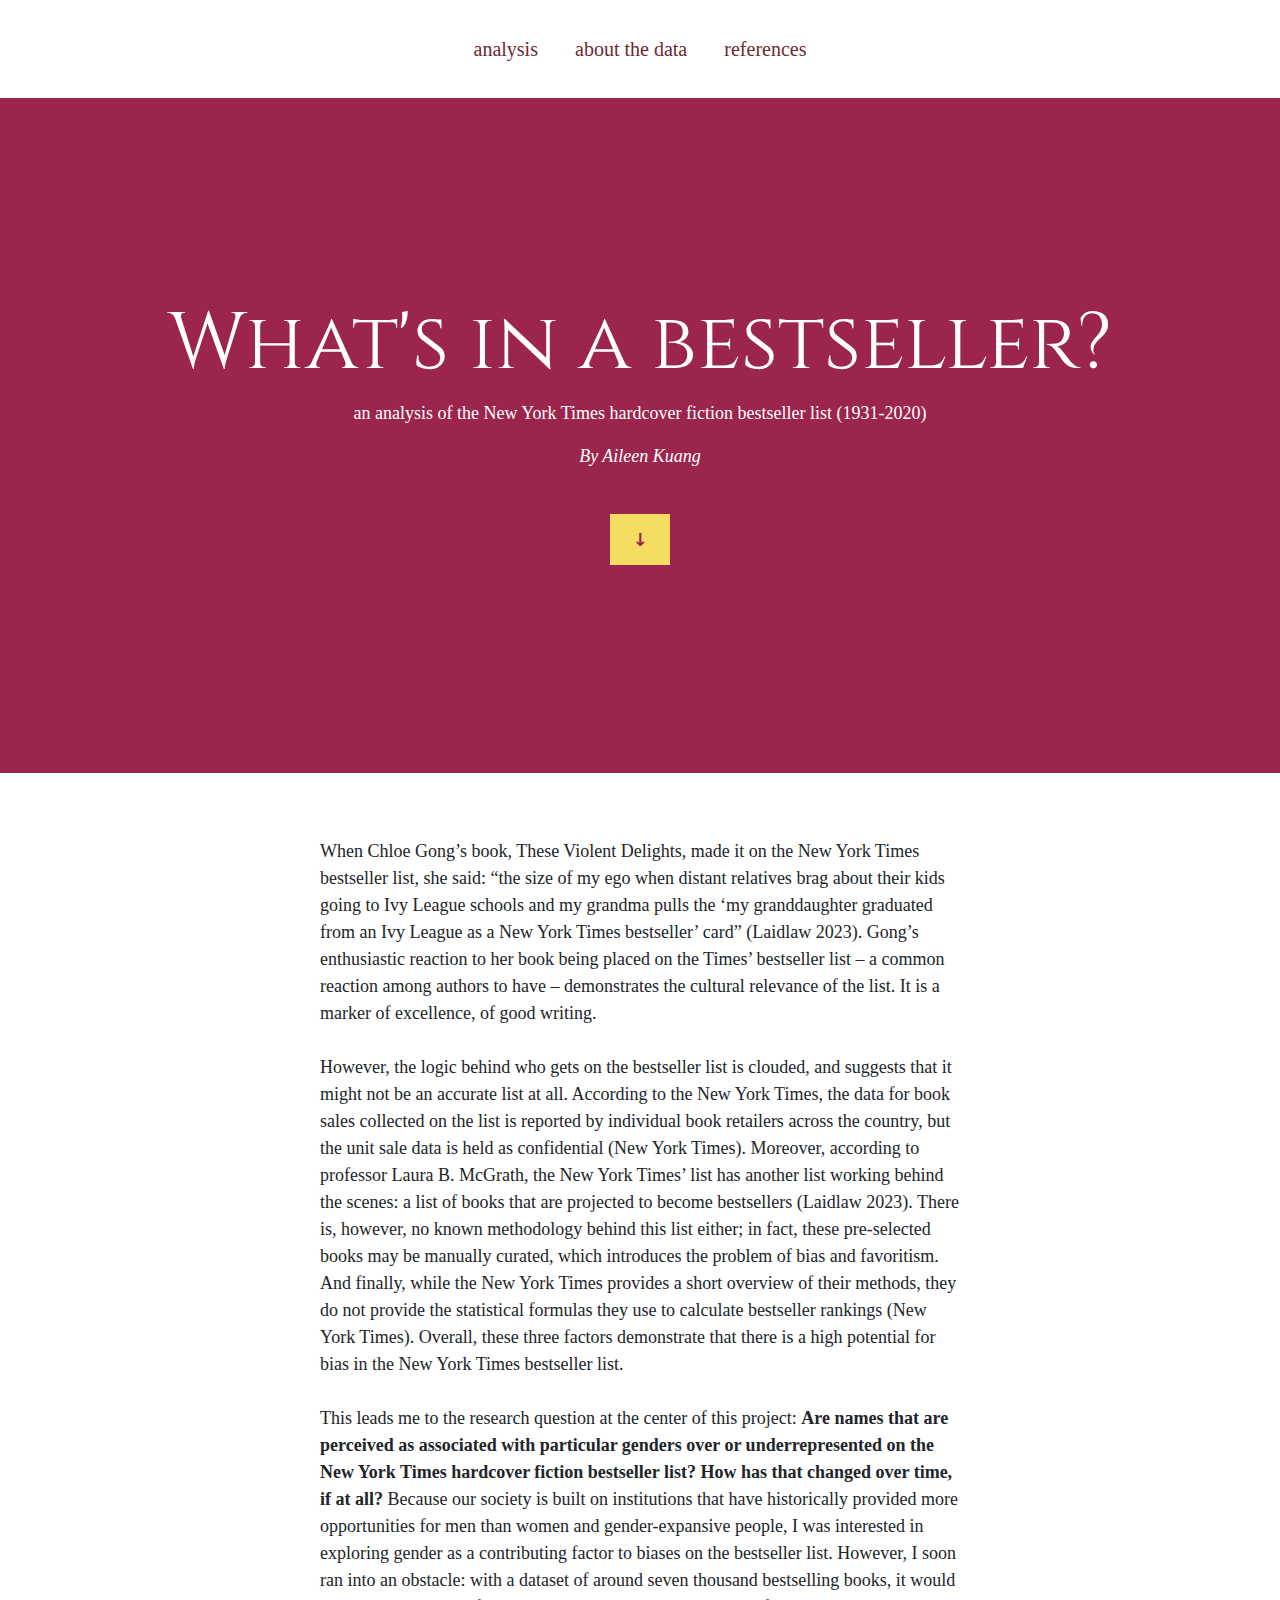
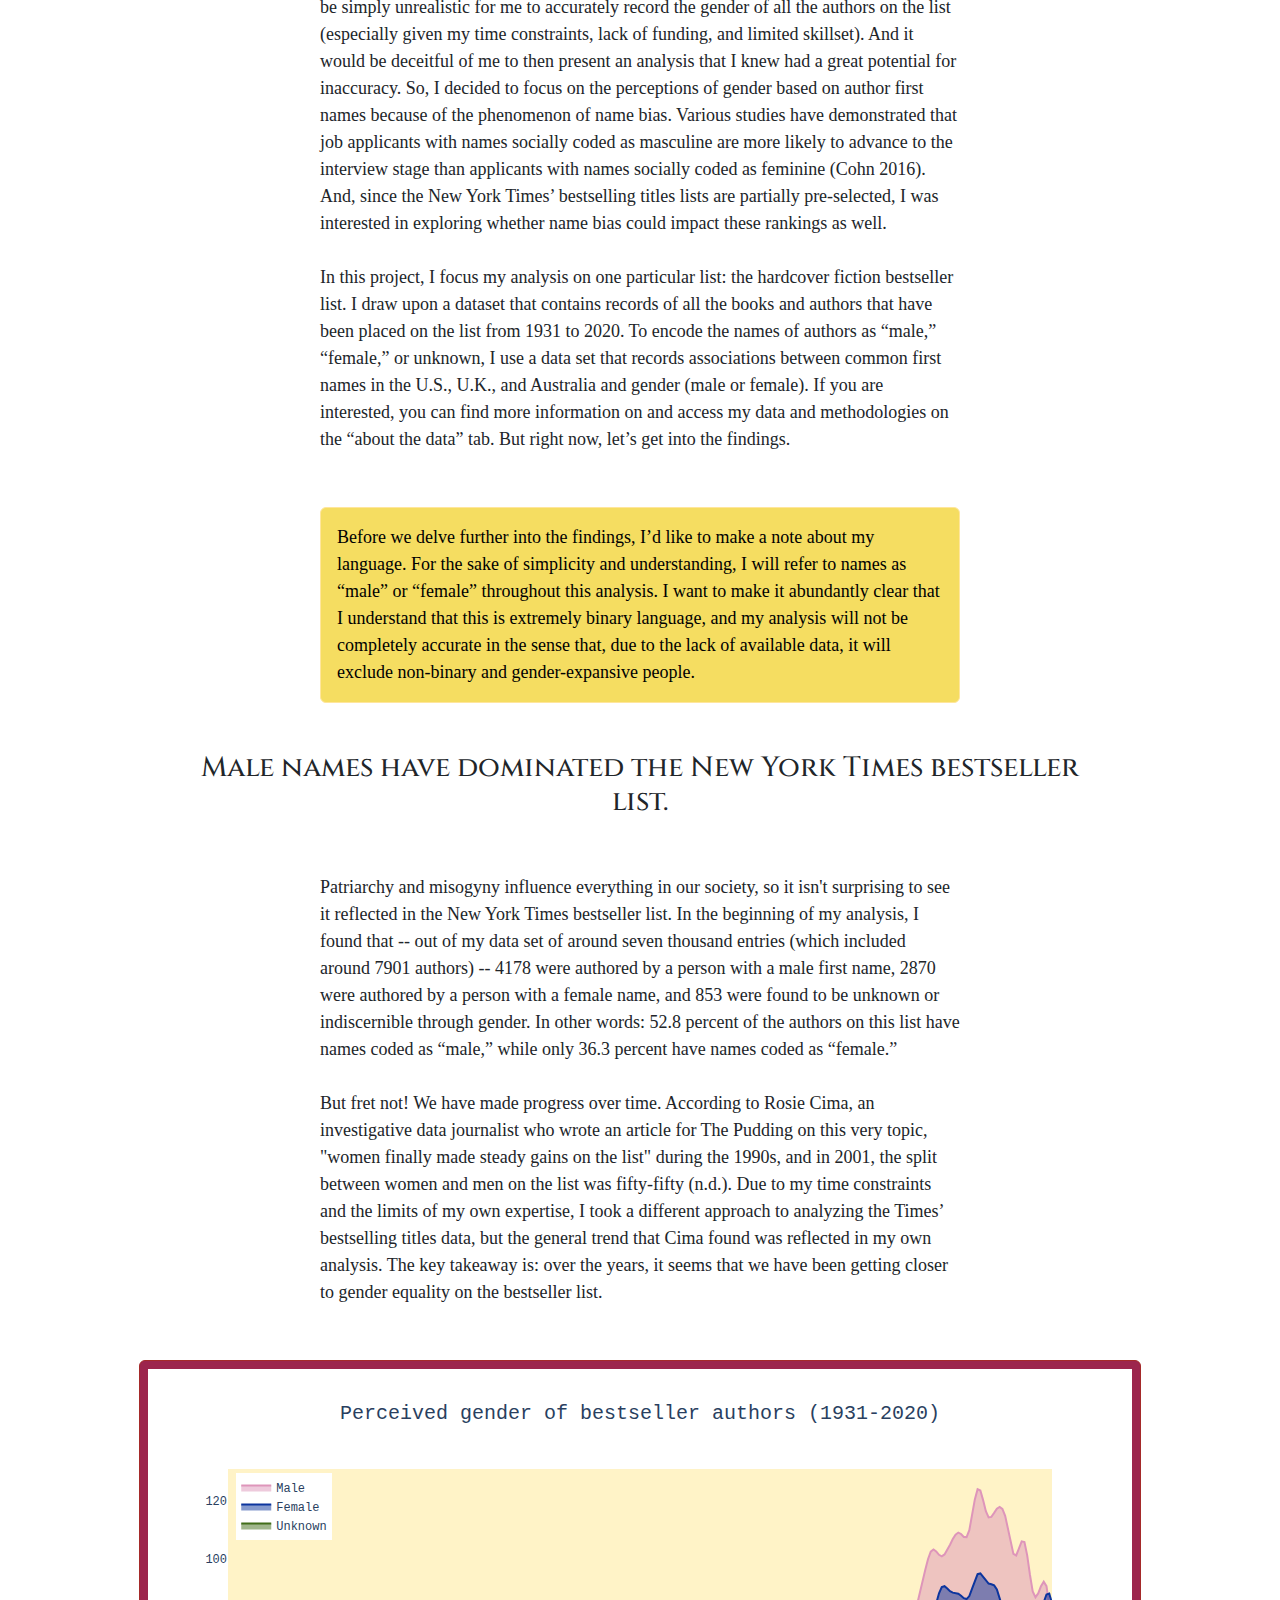
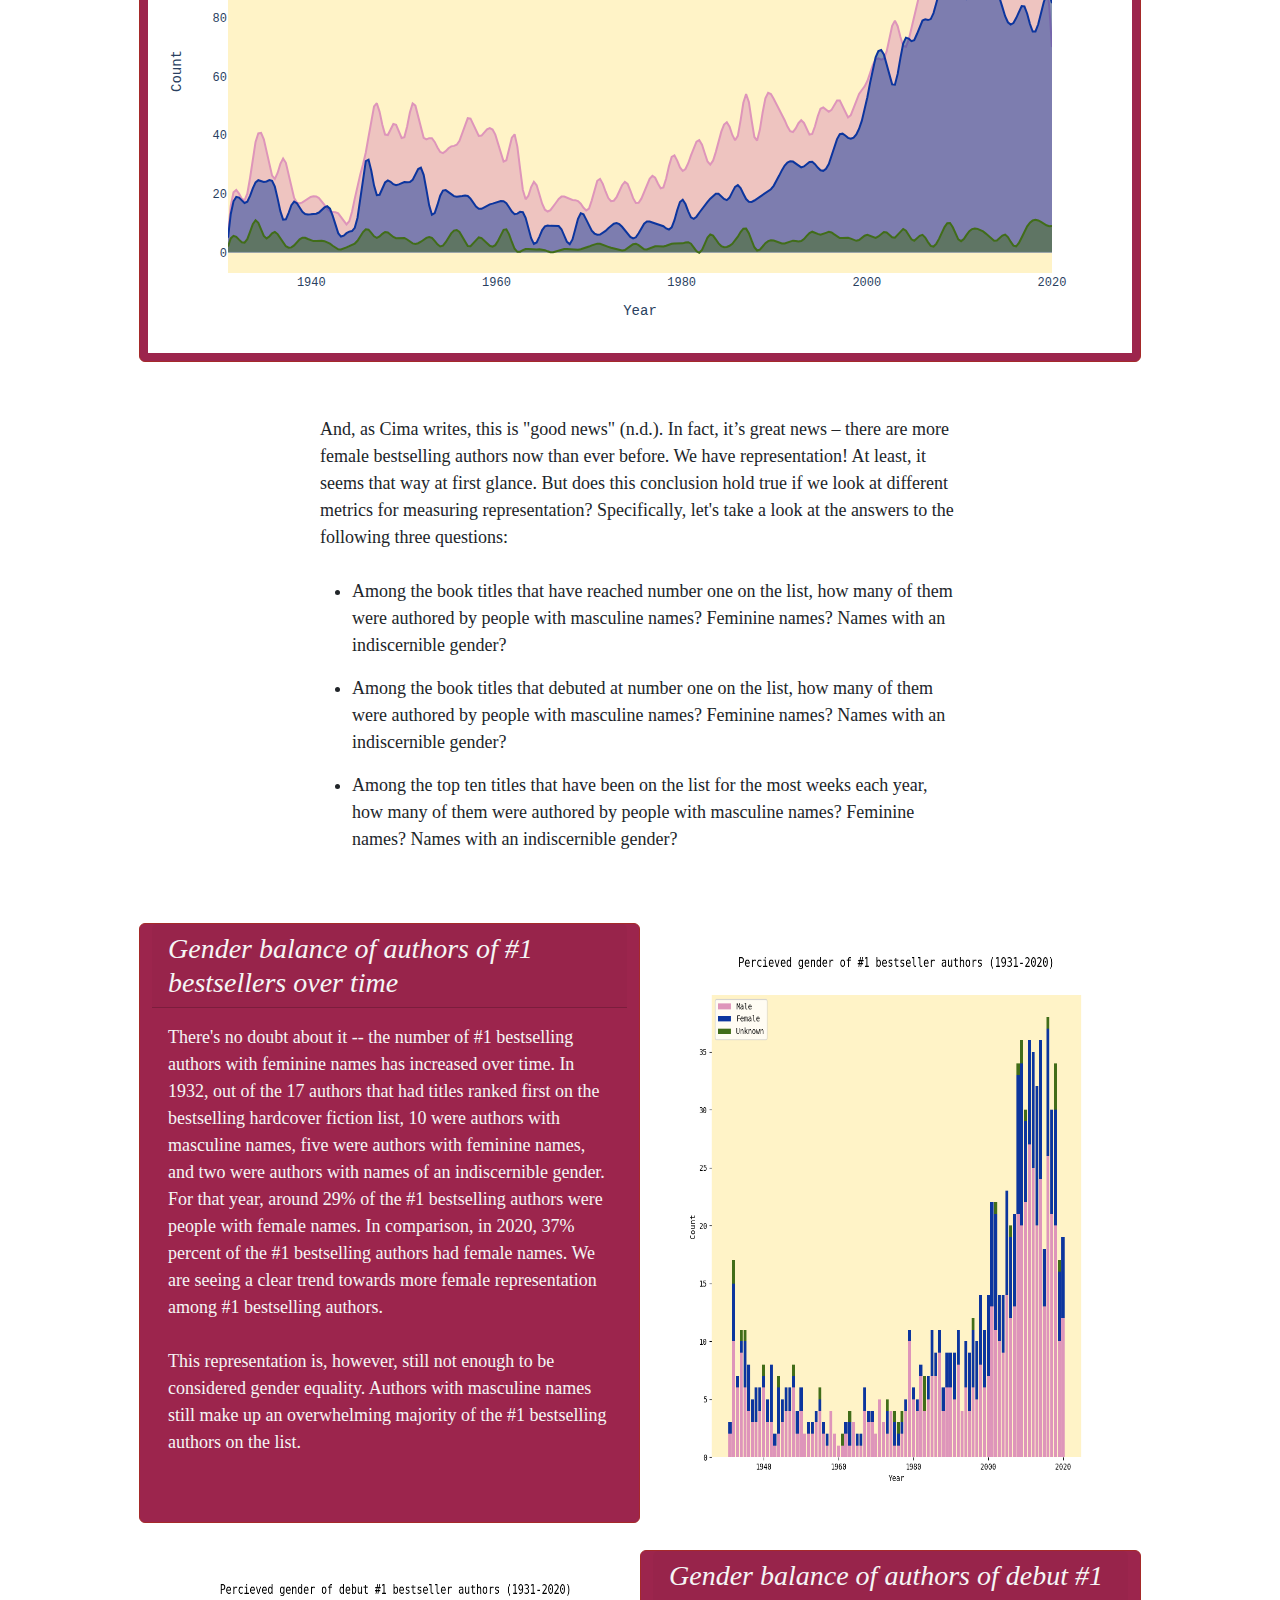
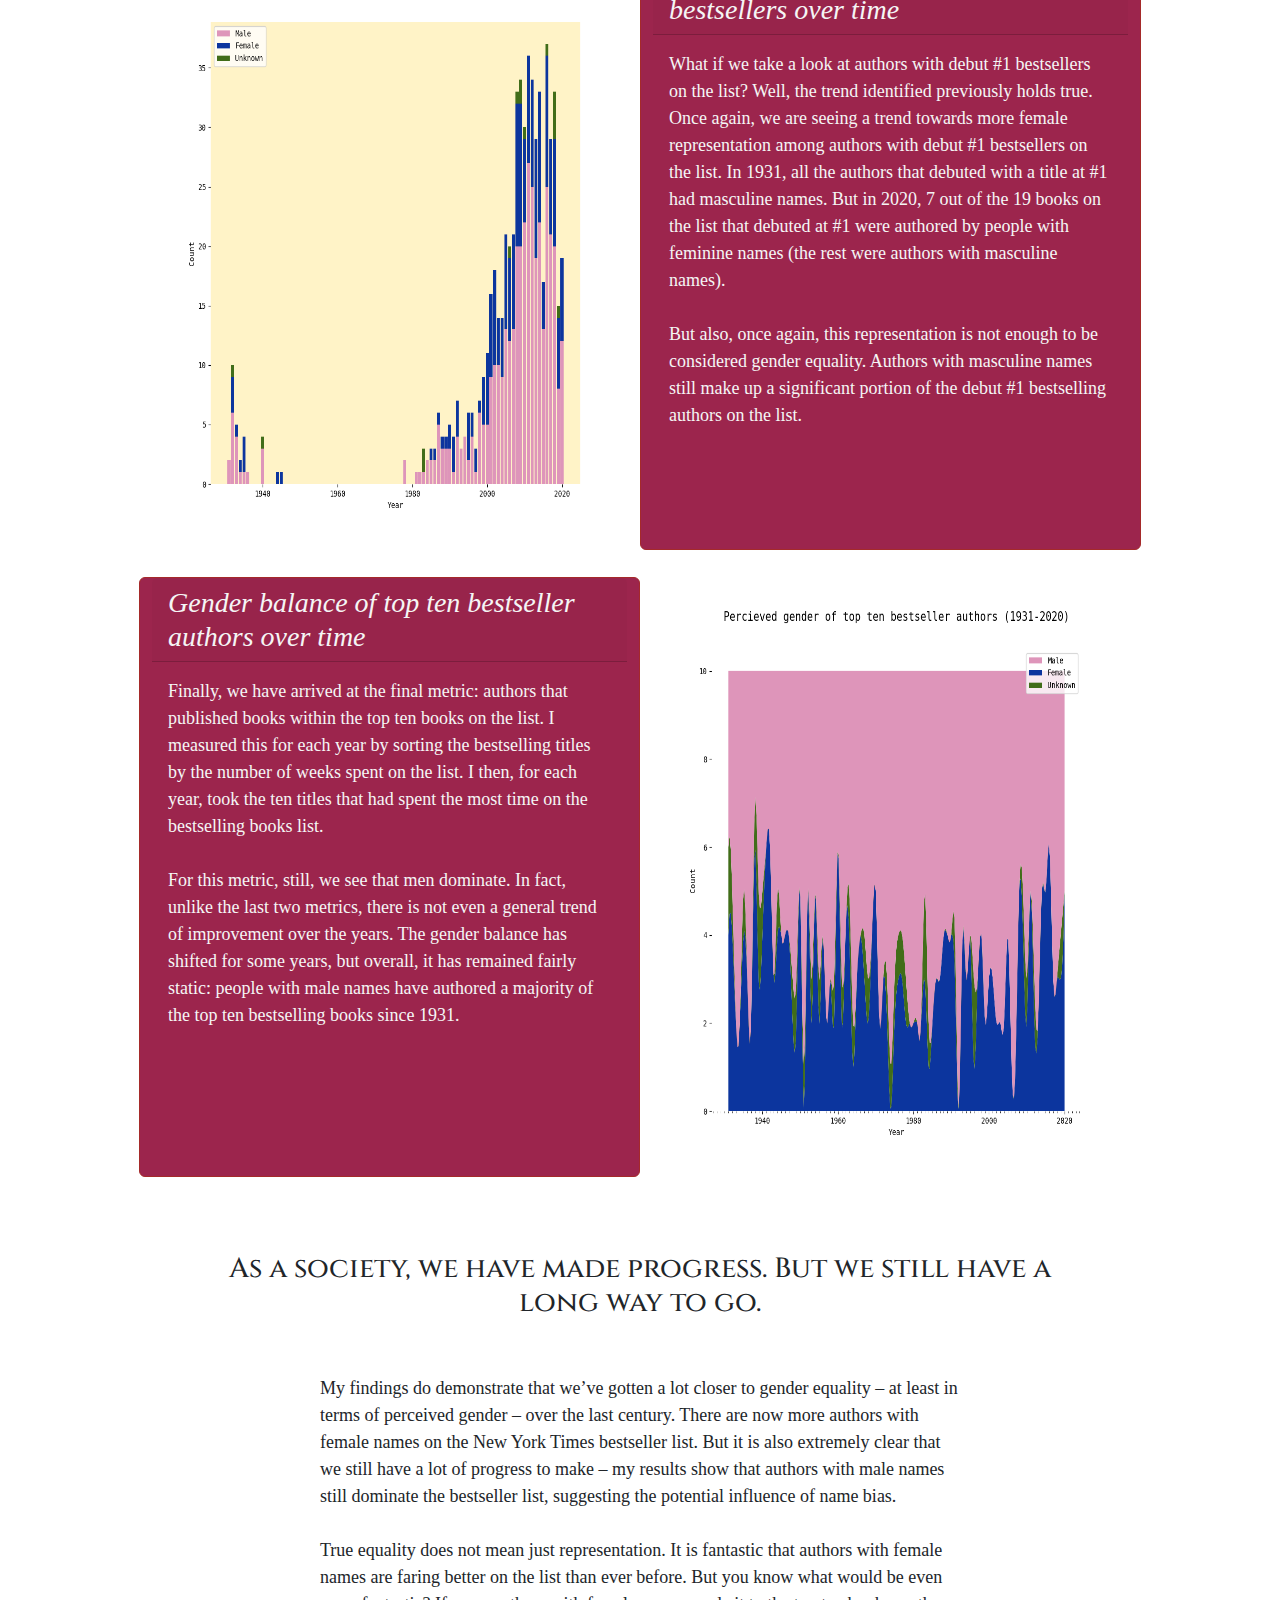
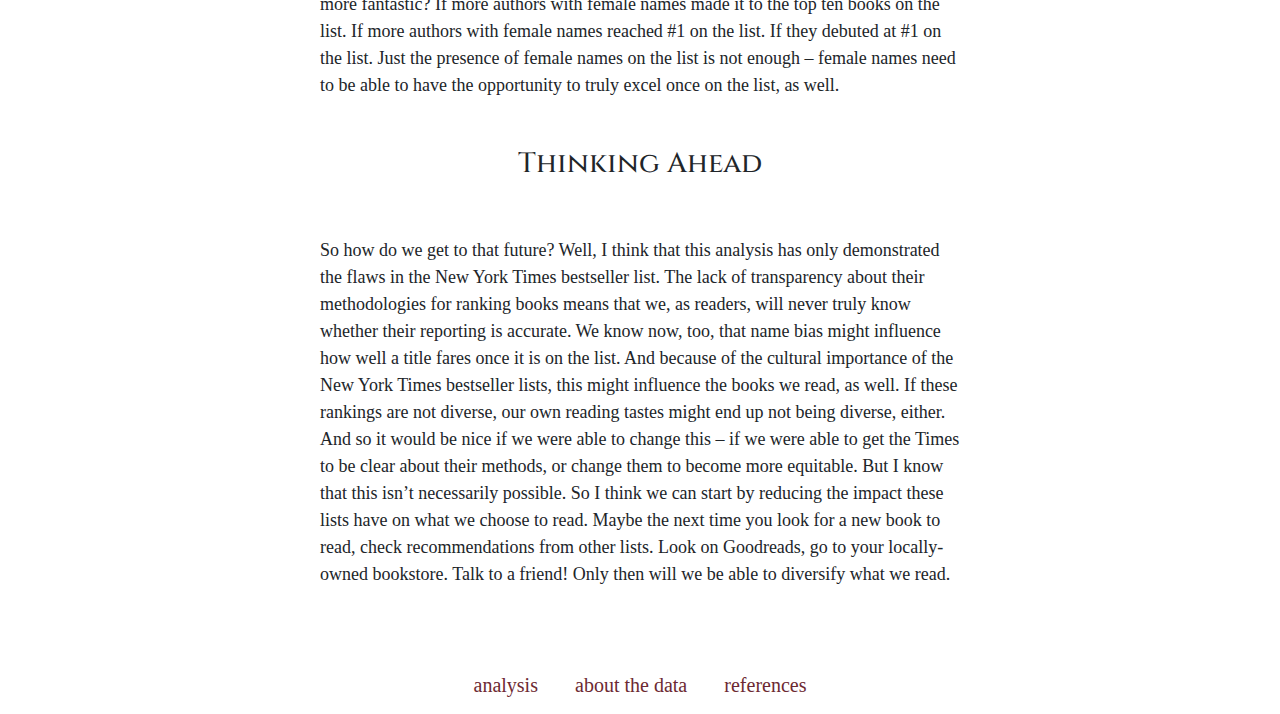
==== commit e200a8e1: "draft edits, add refs" ====
--- a/site/index.html
+++ b/site/index.html
@@ -47,35 +47,59 @@
         <div class="story-text">
             <br>
 
-            When Chloe Gong’s book, These Violent Delights, made it on the New York Times bestseller list, she said:
-            “the size of my ego when distant relatives brag about their kids going to Ivy League schools and my grandma
-            pulls the ‘my granddaughter graduated from an Ivy League as a New York Times bestseller’ card.” Gong’s enthusiastic
-            reaction demonstrates the cultural relevance of the Times’ bestseller list – being ranked on the list is a marker of
-            cultural relevance, or excellence.
-
-            <br>
-            <br>
-
-            However, the logic behind who gets on the bestseller list is clouded, and suggests that it might not be an accurate
-            list at all. According to the New York Times, the data for book sales collected on the list is reported by individual
-            book retailers across the country, but the unit sale data is held as confidential. Moreover, according to professor
-            Laura B. McGrath, the New York Times’ list has another list working behind the scenes: a list of books that are projected
-            to become bestsellers. There is, however, no known methodology behind this list either; in fact, these pre-selected books
-            may be manually curated, which introduces the problem of bias and favoritism. And finally, while the New York Times provides
-            a short overview of their methods, they do not provide the statistical formulas they use to calculate bestseller rankings.
-            Overall, these three factors demonstrate that there is a high potential for bias in the New York Times bestseller list.
+            When Chloe Gong’s book, These Violent Delights, made it on the New York Times bestseller list, she said: “the size of
+            my ego when distant relatives brag about their kids going to Ivy League schools and my grandma pulls the ‘my granddaughter 
+            graduated from an Ivy League as a New York Times bestseller’ card” (Laidlaw 2023). Gong’s enthusiastic reaction to her book 
+            being placed on the Times’ bestseller list – a common reaction among authors to have – demonstrates the cultural relevance
+            of the list. It is a marker of excellence, of good writing.
+
+
+            <br>
+            <br>
+
+            However, the logic behind who gets on the bestseller list is clouded, and suggests that it might not be an accurate list at all. 
+            According to the New York Times, the data for book sales collected on the list is reported by individual book retailers across 
+            the country, but the unit sale data is held as confidential (New York Times). Moreover, according to professor Laura B. McGrath, 
+            the New York Times’ list has another list working behind the scenes: a list of books that are projected to become bestsellers 
+            (Laidlaw 2023). There is, however, no known methodology behind this list either; in fact, these pre-selected books may be manually 
+            curated, which introduces the problem of bias and favoritism. And finally, while the New York Times provides a short overview of
+            their methods, they do not provide the statistical formulas they use to calculate bestseller rankings (New York Times). Overall, 
+            these three factors demonstrate that there is a high potential for bias in the New York Times bestseller list.
 
             <br>
             <br>
 
             This leads me to the research question at the center of this project: <strong>Are names that are perceived as associated with particular
-            genders over or underrepresented on the New York Times hardcover fiction bestseller list? </strong> How has that changed over time, if at all? 
-            I chose to focus on gender as a contributing factor – specifically, perceptions of gender based on first names – because of the 
-            phenomenon of name bias. Studies have shown that job applicants with masculine names are more likely to be called in for an interview 
-            than applicants with feminine names. Upon finding out that the New York Times’ bestselling titles lists are partially pre-selected, I 
-            was interested in how name bias could possibly affect these rankings as well. To address this question in this project, I focus on one 
-            particular list: the hardcover fiction bestseller list. I also draw upon two data sets: one with book rankings data, and one with data 
-            on the associations between different first names and gender. 
+            genders over or underrepresented on the New York Times hardcover fiction bestseller list?  How has that changed over time, if at all?</strong> 
+            Because our society is built on institutions that have historically provided more opportunities for men than women and gender-expansive people,
+             I was interested in exploring gender as a contributing factor to biases on the bestseller list. However, I soon ran into an obstacle: with a 
+             dataset of around seven thousand bestselling books, it would be simply unrealistic for me to accurately record the gender of all the authors 
+             on the list (especially given my time constraints, lack of funding, and limited skillset). And it would be deceitful of me to then present an 
+             analysis that I knew had a great potential for inaccuracy. So, I decided to focus on the perceptions of gender based on author first names 
+             because of the phenomenon of name bias. Various studies have demonstrated that job applicants with names socially coded as masculine are more 
+             likely to advance to the interview stage than applicants with names socially coded as feminine (Cohn 2016). And, since the New York Times’ 
+             bestselling titles lists are partially pre-selected, I was interested in exploring whether name bias could impact these rankings as well. 
+
+            
+            <br>
+            <br>
+
+            In this project, I focus my analysis on one particular list: the hardcover fiction bestseller list. I draw upon a dataset that contains records
+            of all the books and authors that have been placed on the list from 1931 to 2020. To encode the names of authors as “male,” “female,” or unknown,
+            I use a data set that records associations between common first names in the U.S., U.K., and Australia and gender (male or female). If you are 
+            interested, you can find more information on and access my data and methodologies on the “about the data” tab. But right now, let’s get into the 
+            findings. 
+
+            <br>
+            <br>
+            <br>
+
+        </div>
+
+        <div class="alert alert-warning" role="alert">
+            Before we delve further into the findings, I’d like to make a note about my language. For the sake of simplicity and understanding, I will refer 
+            to names as “male” or “female” throughout this analysis. I want to make it abundantly clear that I understand that this is extremely binary language,
+            and my analysis will not be completely accurate in the sense that, due to the lack of available data, it will exclude non-binary and gender-expansive people. 
         </div>
 
         <div class="story-header">
@@ -84,21 +108,20 @@
 
 
         <div class="story-text">
-            We know this -- patriarchy and misogyny influence everything in our world, and it isn't surprising (at least for me) to see it reflected in
-            the New York Times bestseller list. In the beginning of my analysis, I found that -- out of my data set of around seven thousand entries
-            (which included around 7901 authors) -- 4178 were authored by a person with a masculine first name, 2870 were authored by a person with a
-            feminine name, and 853 were found to be unknown or indiscernible through gender. In other words: <strong>52.8 percent</strong> of the authors
-            on this list have masculine sounding names, while only <strong>36.3 percent</strong> have feminine names.
-
-            <br>
-            <br>
-
-            But fret not! According to other projects that have investigated the gender ratio of authors on the New York Times bestseller list, we have
-            made progress over time. According to Rosie Cima, an investigative data journalist who wrote an article for The Pudding on this very topic,
-            "women finally made steady gains on the list" during the 1990s, and in 2001, the split between women and men on the list was fifty-fifty. And
-            I found that this general trend was reflected in my own data analysis. Due to my time constraints and the limits of my own expertise, I took a different
-            approach to analyzing New York Times bestselling titles data, but the key takeaway is similar: it seems that we have been getting closer to gender
-            equality on the bestseller list.
+            Patriarchy and misogyny influence everything in our society, so it isn't surprising to see it reflected in the New York Times bestseller list.
+            In the beginning of my analysis, I found that -- out of my data set of around seven thousand entries (which included around 7901 authors) -- 
+            4178 were authored by a person with a male first name, 2870 were authored by a person with a female name, and 853 were found to be unknown 
+            or indiscernible through gender. In other words: 52.8 percent of the authors on this list have names coded as “male,” while only 36.3 percent
+            have names coded as “female.”
+
+            <br>
+            <br>
+
+            But fret not! We have made progress over time. According to Rosie Cima, an investigative data journalist who wrote an article for The Pudding
+            on this very topic, "women finally made steady gains on the list" during the 1990s, and in 2001, the split between women and men on the list
+            was fifty-fifty (n.d.). Due to my time constraints and the limits of my own expertise, I took a different approach to analyzing the Times’
+            bestselling titles data, but the general trend that Cima found was reflected in my own analysis. The key takeaway is: over the years, it seems
+            that we have been getting closer to gender equality on the bestseller list.
 
             <br>
             <br>
@@ -115,9 +138,9 @@
             <br>
             <br>
 
-            As Cima writes, this is "good news." There are more female bestselling authors now -- isn't that great? At least on first glance, it seems that way.
-            But does this conclusion hold true if we look at different metrics for measuring representation? Specifically, let's take a look at the answers to the following
-            three questions:
+            And, as Cima writes, this is "good news" (n.d.). In fact, it’s great news – there are more female bestselling authors now than ever before.
+            We have representation! At least, it seems that way at first glance. But does this conclusion hold true if we look at different metrics for
+            measuring representation? Specifically, let's take a look at the answers to the following three questions:
 
             <br>
             <br>
@@ -144,17 +167,20 @@
                     <div class="card-body">
                         
                             <div class="card-text">
-                                There's no doubt about it -- the number of #1 bestselling authors with feminine names has increased over time. In 1932, out of the
-                                17 authors that had titles ranked first on the bestselling hardcover fiction list, 10 were authors with masculine names, five were
-                                authors with feminine names, and two were authors with names of an indiscernible gender. It is likely that, for that year, around
-                                29% of the #1 bestselling authors were women. In comparison, in 2020, it is likely that 37% percent of the #1 bestselling authors
-                                were women. We are seeing a clear trend towards more female representation among #1 bestselling authors. 
-    
-                                <br>
-                                <br>
-    
-                                This representation is, however, still not enough to be considered gender equality. Authors with masculine names, who are likely to
-                                be men, still make up an overwhelming majority of the #1 bestselling authors on the list.
+                                There's no doubt about it -- the number of #1 bestselling authors with feminine names
+                                has increased over time. In 1932, out of the 17 authors that had titles ranked first
+                                on the bestselling hardcover fiction list, 10 were authors with masculine names, five
+                                were authors with feminine names, and two were authors with names of an indiscernible gender. 
+                                For that year, around 29% of the #1 bestselling authors were people with female names. In comparison, 
+                                in 2020, 37% percent of the #1 bestselling authors had female names. We are seeing a clear trend towards
+                                more female representation among #1 bestselling authors.
+
+    
+                                <br>
+                                <br>
+    
+                                This representation is, however, still not enough to be considered gender equality. Authors with masculine
+                                names still make up an overwhelming majority of the #1 bestselling authors on the list.
                             </div>
                     </div>
                 </div>
@@ -171,10 +197,12 @@
                     <h5 class="card-header">Gender balance of authors of debut #1 bestsellers over time</h5>
                     <div class="card-body">
                             <div class="card-text">
-                                What if we take a look at authors with debut #1 bestsellers? The trend identified previously holds true. Once again, we are seeing a trend
-                                towards more female representation among authors with debut #1 bestsellers on the list. In 1931, all the authors that debuted with a title
-                                at #1 had masculine names, and so were likely men. But in 2020, 7 out of the 19 books on the list that debuted at #1 were authored by people
-                                with feminine names (the rest were authors with masculine names). 
+                                What if we take a look at authors with debut #1 bestsellers on the list? Well, the trend identified previously 
+                                holds true. Once again, we are seeing a trend towards more female representation among authors with debut #1 
+                                bestsellers on the list. In 1931, all the authors that debuted with a title at #1 had masculine names. But in
+                                2020, 7 out of the 19 books on the list that debuted at #1 were authored by people with feminine names (the rest 
+                                were authors with masculine names).
+
     
                                 <br>
                                 <br>
@@ -203,8 +231,9 @@
                                 <br>
     
                                 For this metric, still, we see that men dominate. In fact, unlike the last two metrics, there is not even a general trend of improvement over the years.
-                                The gender balance has shifted for some years, but overall, it has remained fairly static: men have authored a majority of the top ten bestselling books
-                                since 1931. 
+                                The gender balance has shifted for some years, but overall, it has remained fairly static:  people with male names have authored a majority of the 
+                                top ten bestselling books since 1931.
+
                         </div>
                     </div>
                 </div>
@@ -218,13 +247,38 @@
         </div>
 
         <div class="story-text">
-            We've gotten a lot closer to gender equality over the last century. But it is clear that we are not quite there yet. It is fantastic that there are more female authors on the New York
-            Times bestseller list. And it would be even more fantastic if there were more female authors writing the top ten books on the list, reaching #1, or even debuting at #1. 
-            For there to be true equality, women need to be represented, yes. But we need to be represented in more ways than one -- that is, we need to be able to achieve excellence, as well.
+            My findings do demonstrate that we’ve gotten a lot closer to gender equality – at least in terms of perceived gender – over the last century.
+            There are now more authors with female names on the New York Times bestseller list. But it is also extremely clear that we still have a lot 
+            of progress to make – my results show that authors with male names still dominate the bestseller list, suggesting the potential influence of 
+            name bias.
+            
+            <br>
+            <br>
+
+            True equality does not mean just representation. It is fantastic that authors with female names are faring better on the list than ever before.
+             But you know what would be even more fantastic? If more authors with female names made it to the top ten books on the list. If more authors 
+             with female names reached #1 on the list. If they debuted at #1 on the list. Just the presence of female names on the list is not enough – female 
+             names need to be able to have the opportunity to truly excel once on the list, as well. 
+
         </div>
 
         <div class="story-header">
-            <h3> Thinking Ahead: Writing New Stories </h3>
+            <h3> Thinking Ahead</h3>
+        </div>
+
+        <div class="story-text">
+            So how do we get to that future? Well, I think that this analysis has only demonstrated the flaws in the New York Times bestseller list. The lack 
+            of transparency about their methodologies for ranking books means that we, as readers, will never truly know whether their reporting is accurate. 
+            We know now, too, that name bias might influence how well a title fares once it is on the list. And because of the cultural importance of the New 
+            York Times bestseller lists, this might influence the books we read, as well. If these rankings are not diverse, our own reading tastes might end 
+            up not being diverse, either. And so it would be nice if we were able to change this – if we were able to get the Times to be clear about their 
+            methods, or change them to become more equitable. But I know that this isn’t necessarily possible. So I think we can start by reducing the impact 
+            these lists have on what we choose to read. Maybe the next time you look for a new book to read, check recommendations from other lists. Look on 
+            Goodreads, go to your locally-owned bookstore. Talk to a friend! Only then will we be able to diversify what we read.
+
+            <br>
+            <br>
+            <br>
         </div>
 
     </div>
--- a/site/main.css
+++ b/site/main.css
@@ -76,7 +76,6 @@
     font-family:'Cinzel', serif;
 }
 
-
 .jumbotron .display-1 {
     color: white;
 }
@@ -136,6 +135,14 @@
     padding: 3rem;
 }
 
+.content .alert {
+    background-color: #F5DD61;
+    font-family: "Baskerville";
+    color: black;
+    max-width: 40rem;
+    margin: 0 auto;
+}
+
 .content .card {
     border-color: brown;
     background-color: #9C254D;
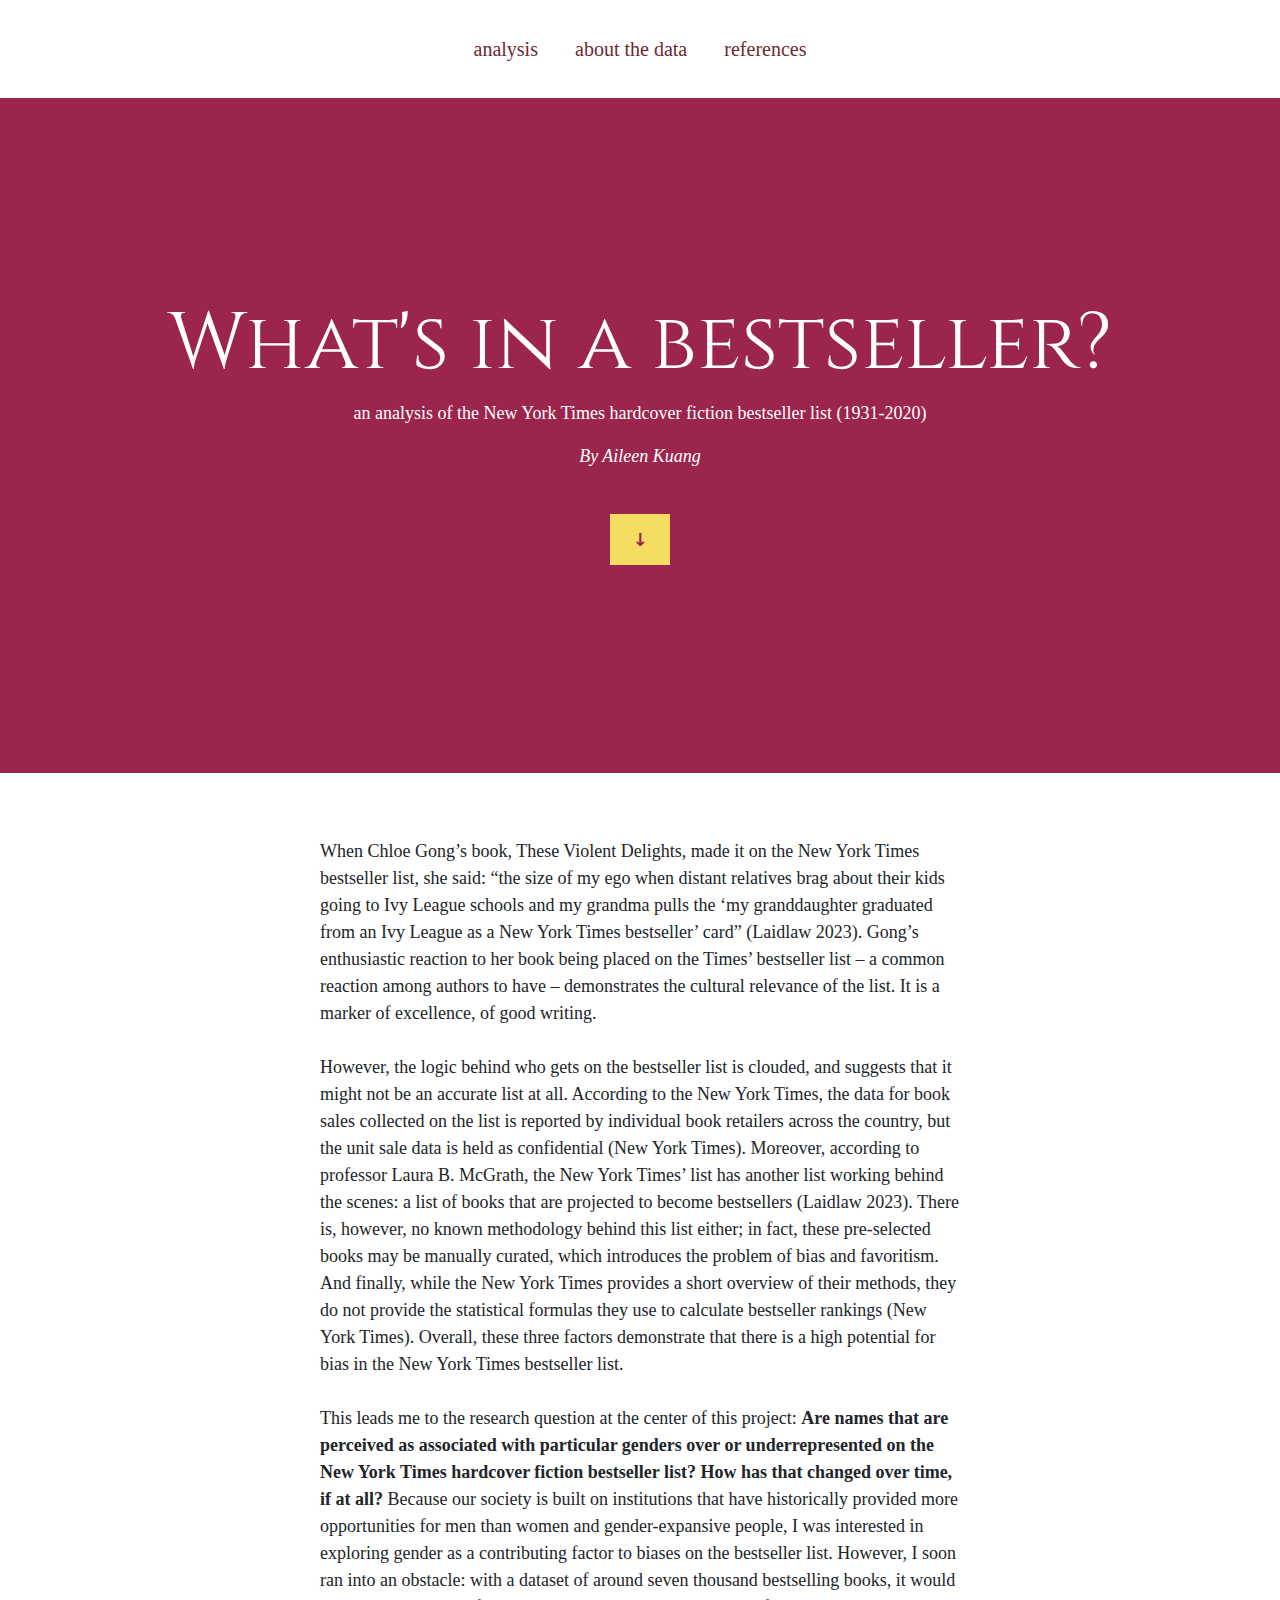
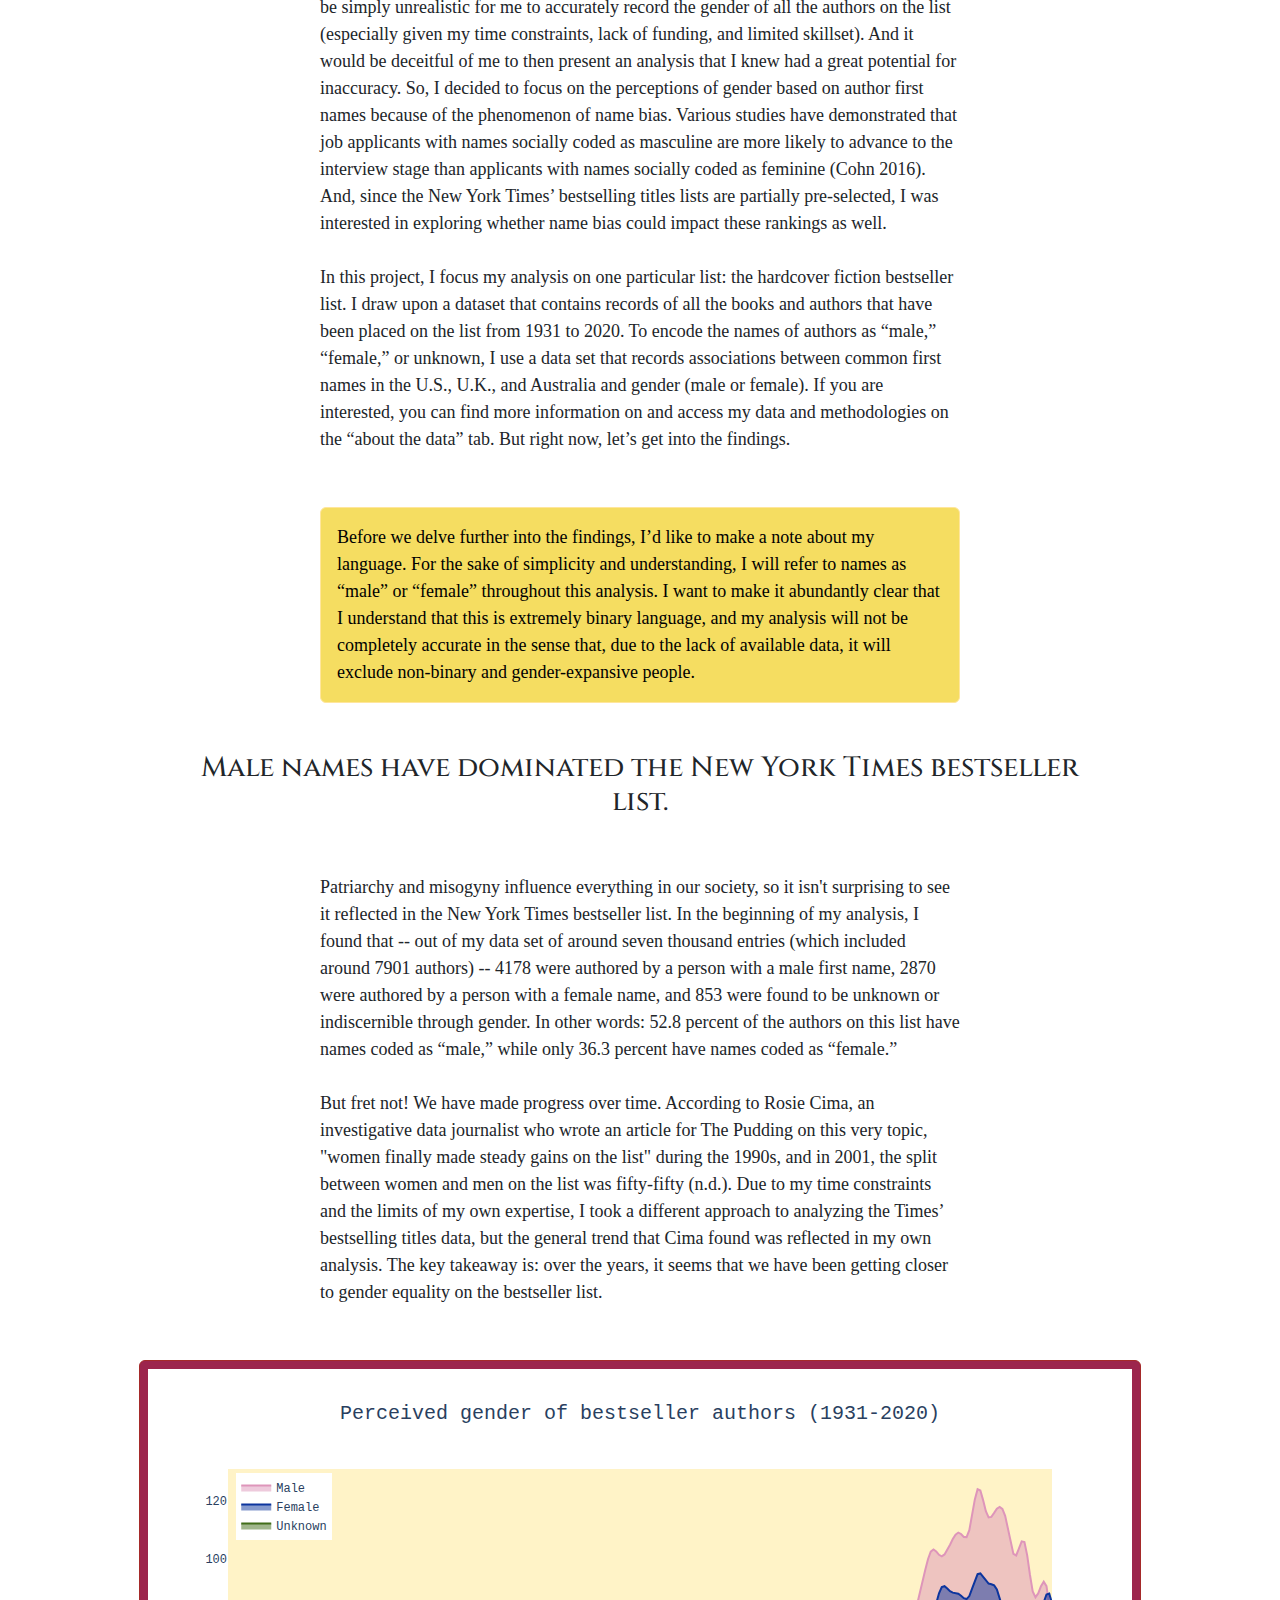
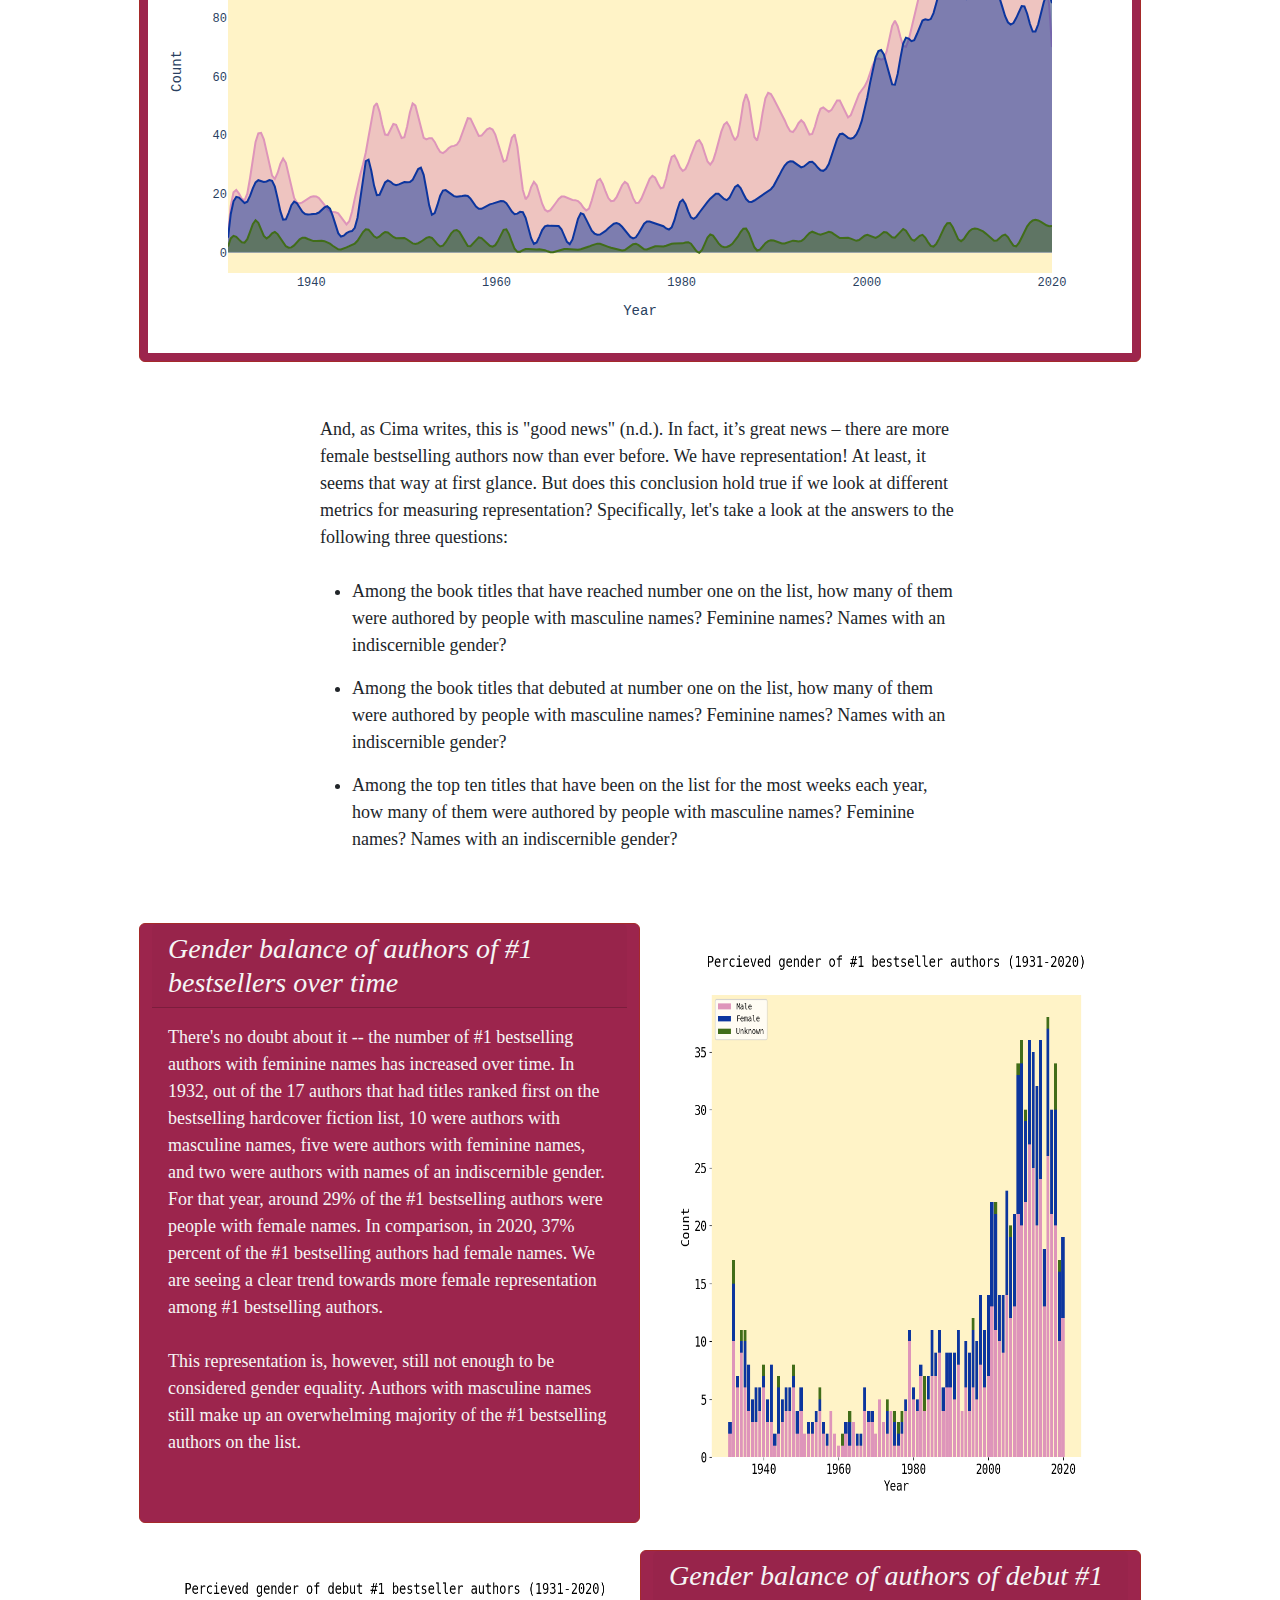
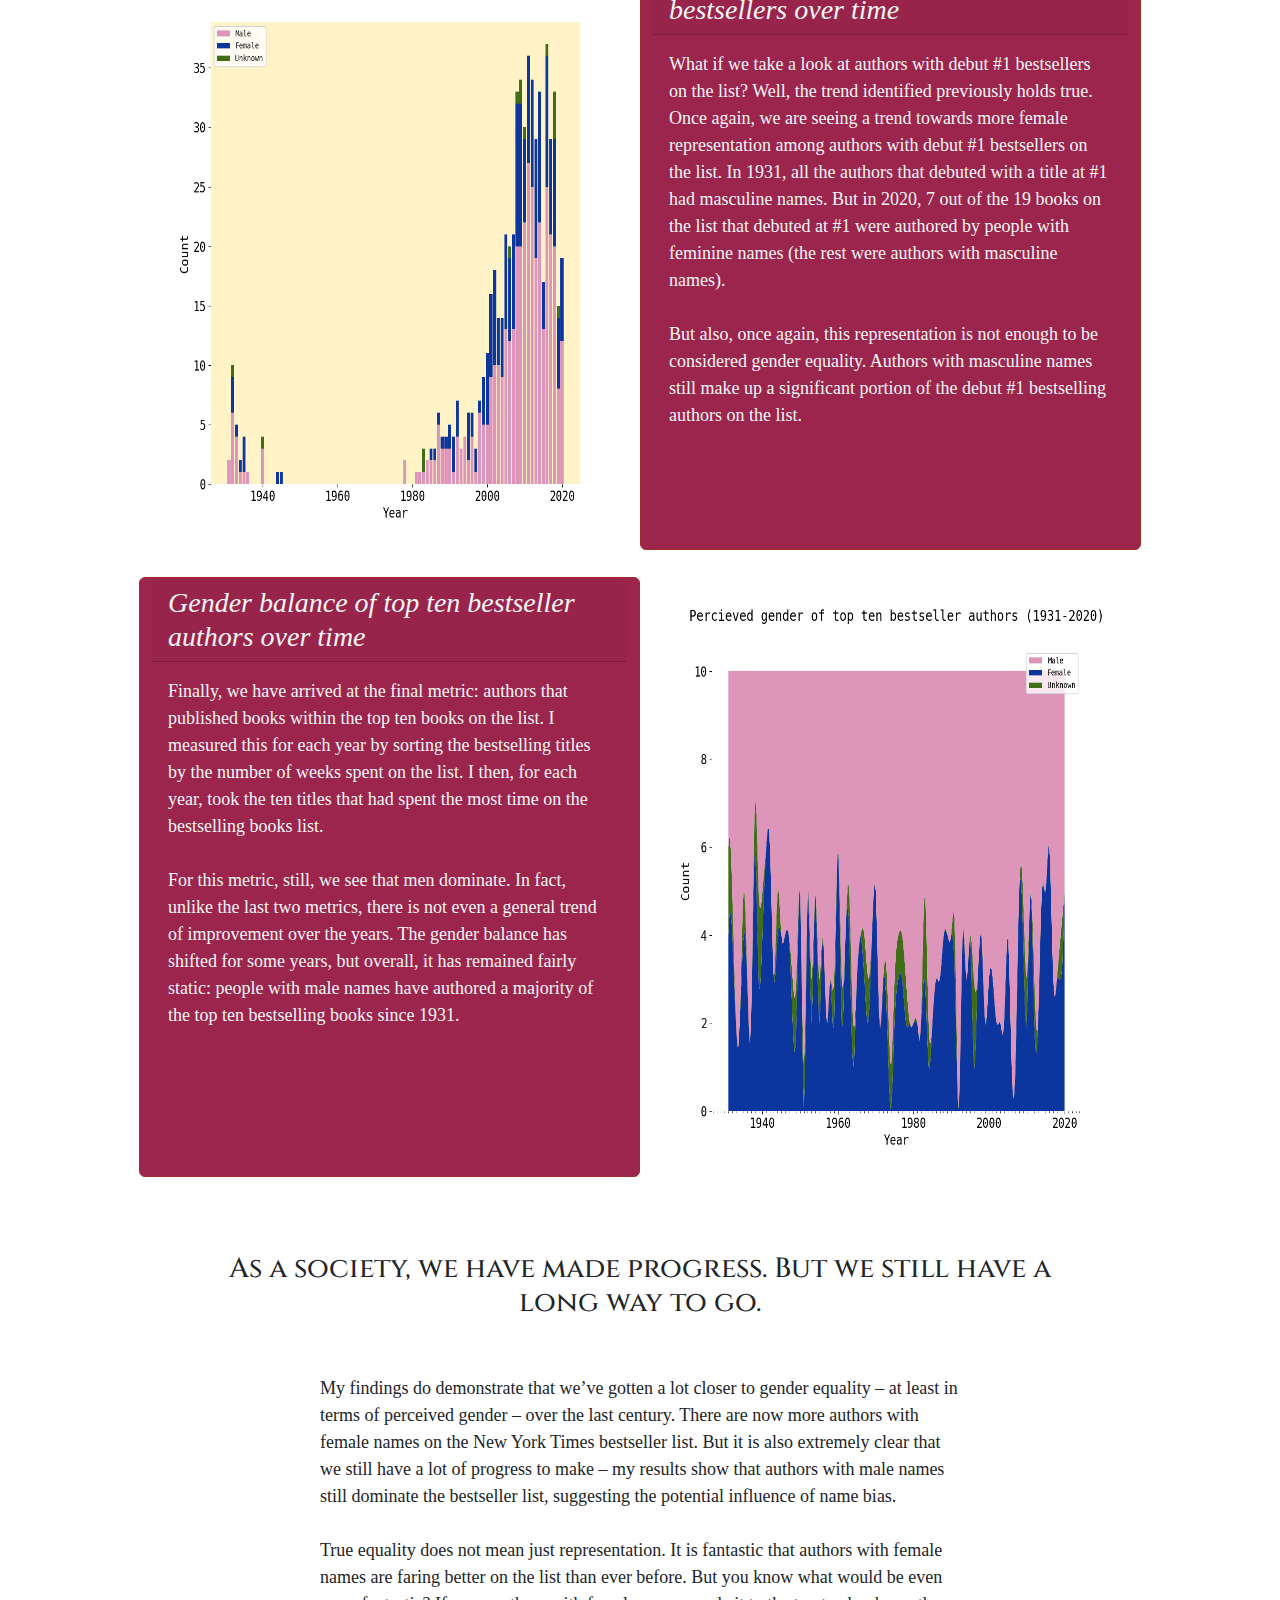
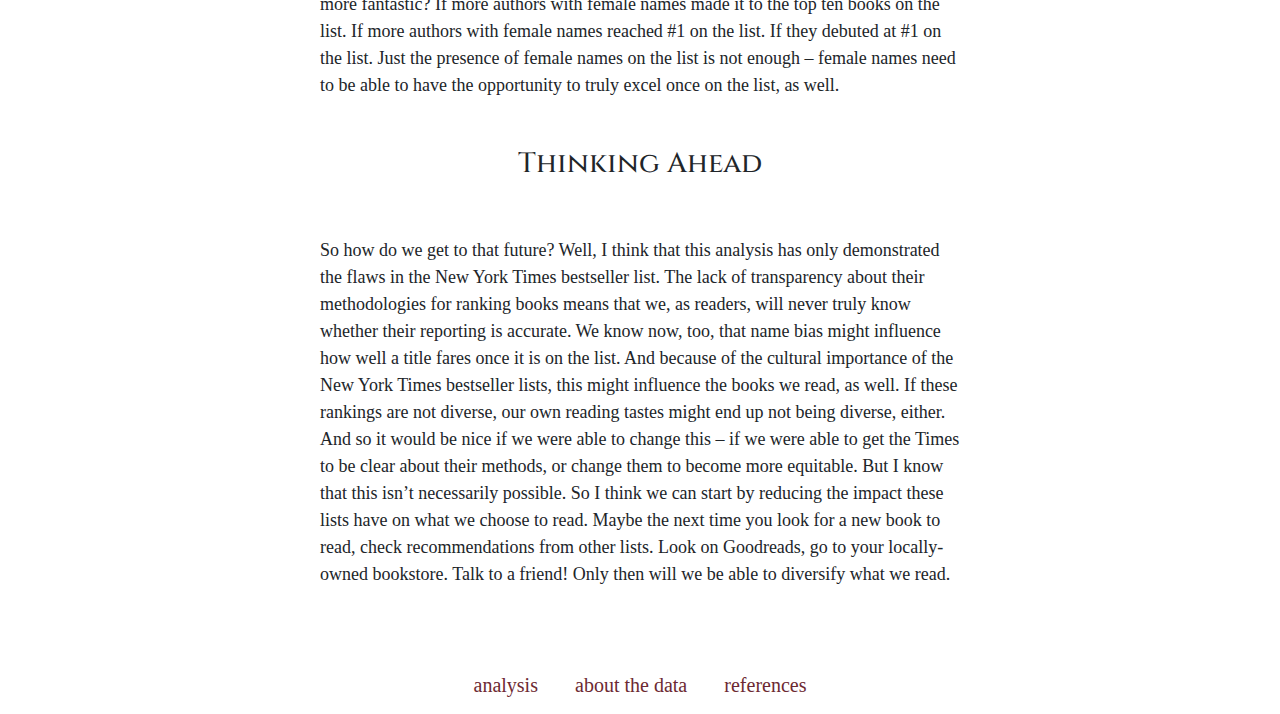
==== commit 01ff42ae: "change font size of graphs, add alt text" ====
--- a/site/index.html
+++ b/site/index.html
@@ -130,7 +130,7 @@
 
 
         <div class="card">
-            <iframe src="overall.html" height="600"></iframe>
+            <iframe src="overall.html" alt= "Interactive graph visualizing overall gender balance of NYT bestseller list" height="600"></iframe>
         </div>
 
         <div class="story-text">
@@ -184,7 +184,7 @@
                             </div>
                     </div>
                 </div>
-                <img src="img/first_rank.png" width="400", height="600">
+                <img src="img/first_rank.png" alt="Graph visualizing gender balance of authors of #1 bestsellers over time" width="400" height="600">
             </div>
         </div>
 
@@ -192,7 +192,7 @@
 
         <div class="container">
             <div class="row row-cols-2">
-                <img src="img/debut_first_rank.png" width="300", height="600">
+                <img src="img/debut_first_rank.png" alt="Graph visualizing gender balance of authors of debut #1 bestsellers over time" width="300", height="600">
                 <div class="card">
                     <h5 class="card-header">Gender balance of authors of debut #1 bestsellers over time</h5>
                     <div class="card-body">
@@ -237,7 +237,7 @@
                         </div>
                     </div>
                 </div>
-                <img src="img/top_ten.png" width="300", height="600", style="float: center;">
+                <img src="img/top_ten.png" alt="Graph visualizing gender balance of authors of top ten bestsellers over time" width="300", height="600", style="float: center;">
             </div>
             <br>
         </div>
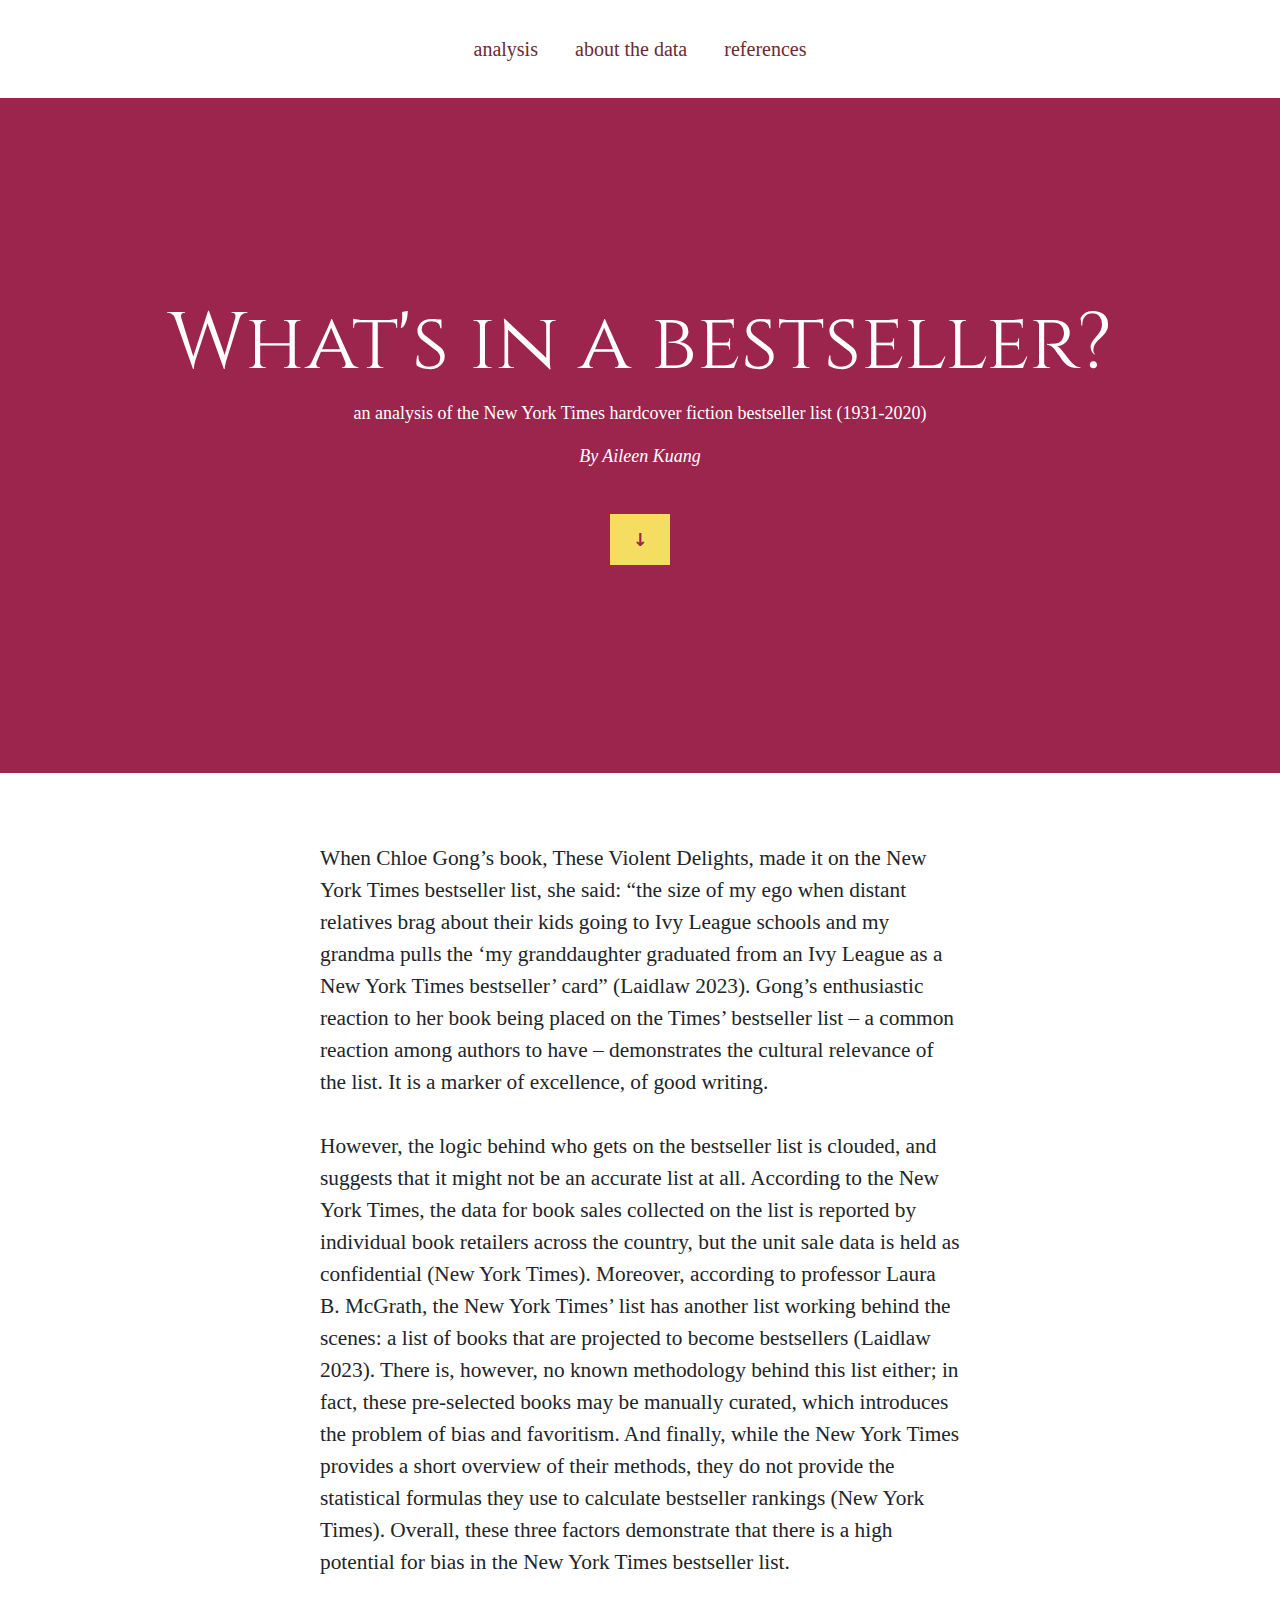
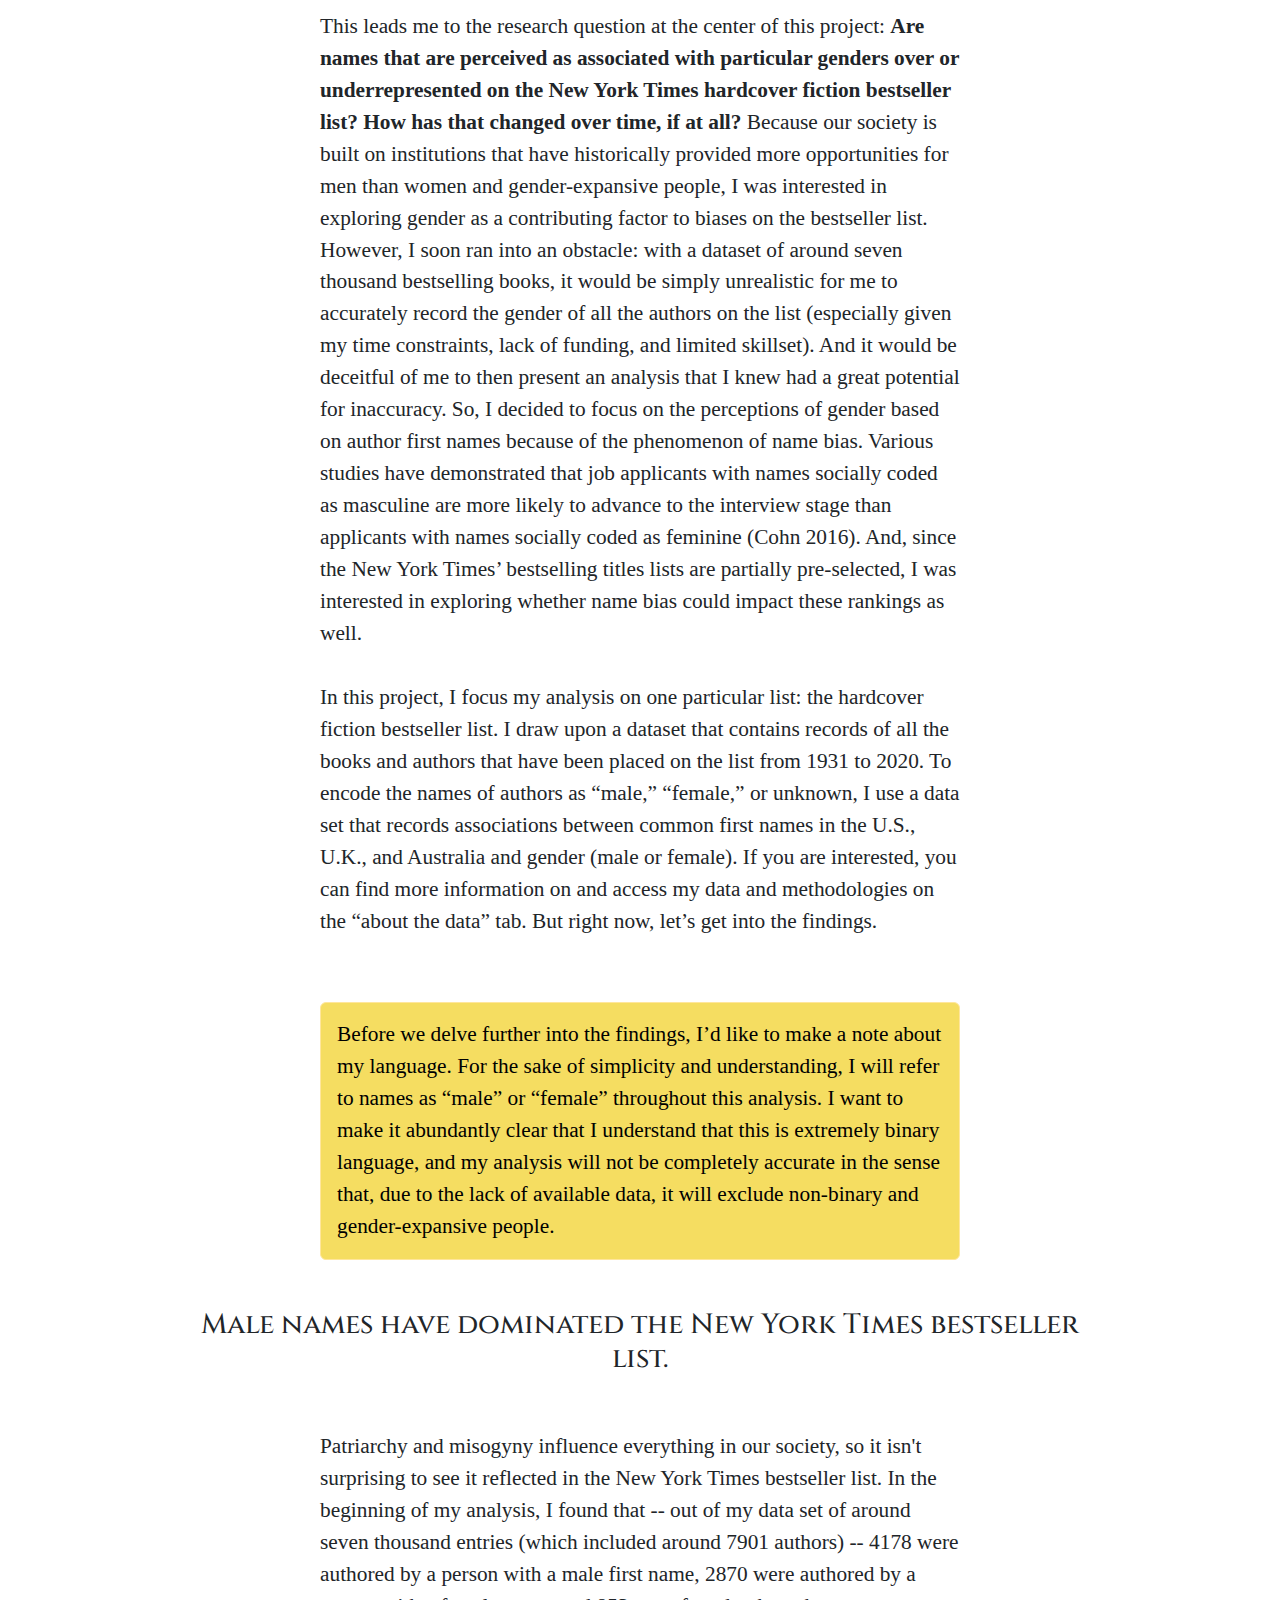
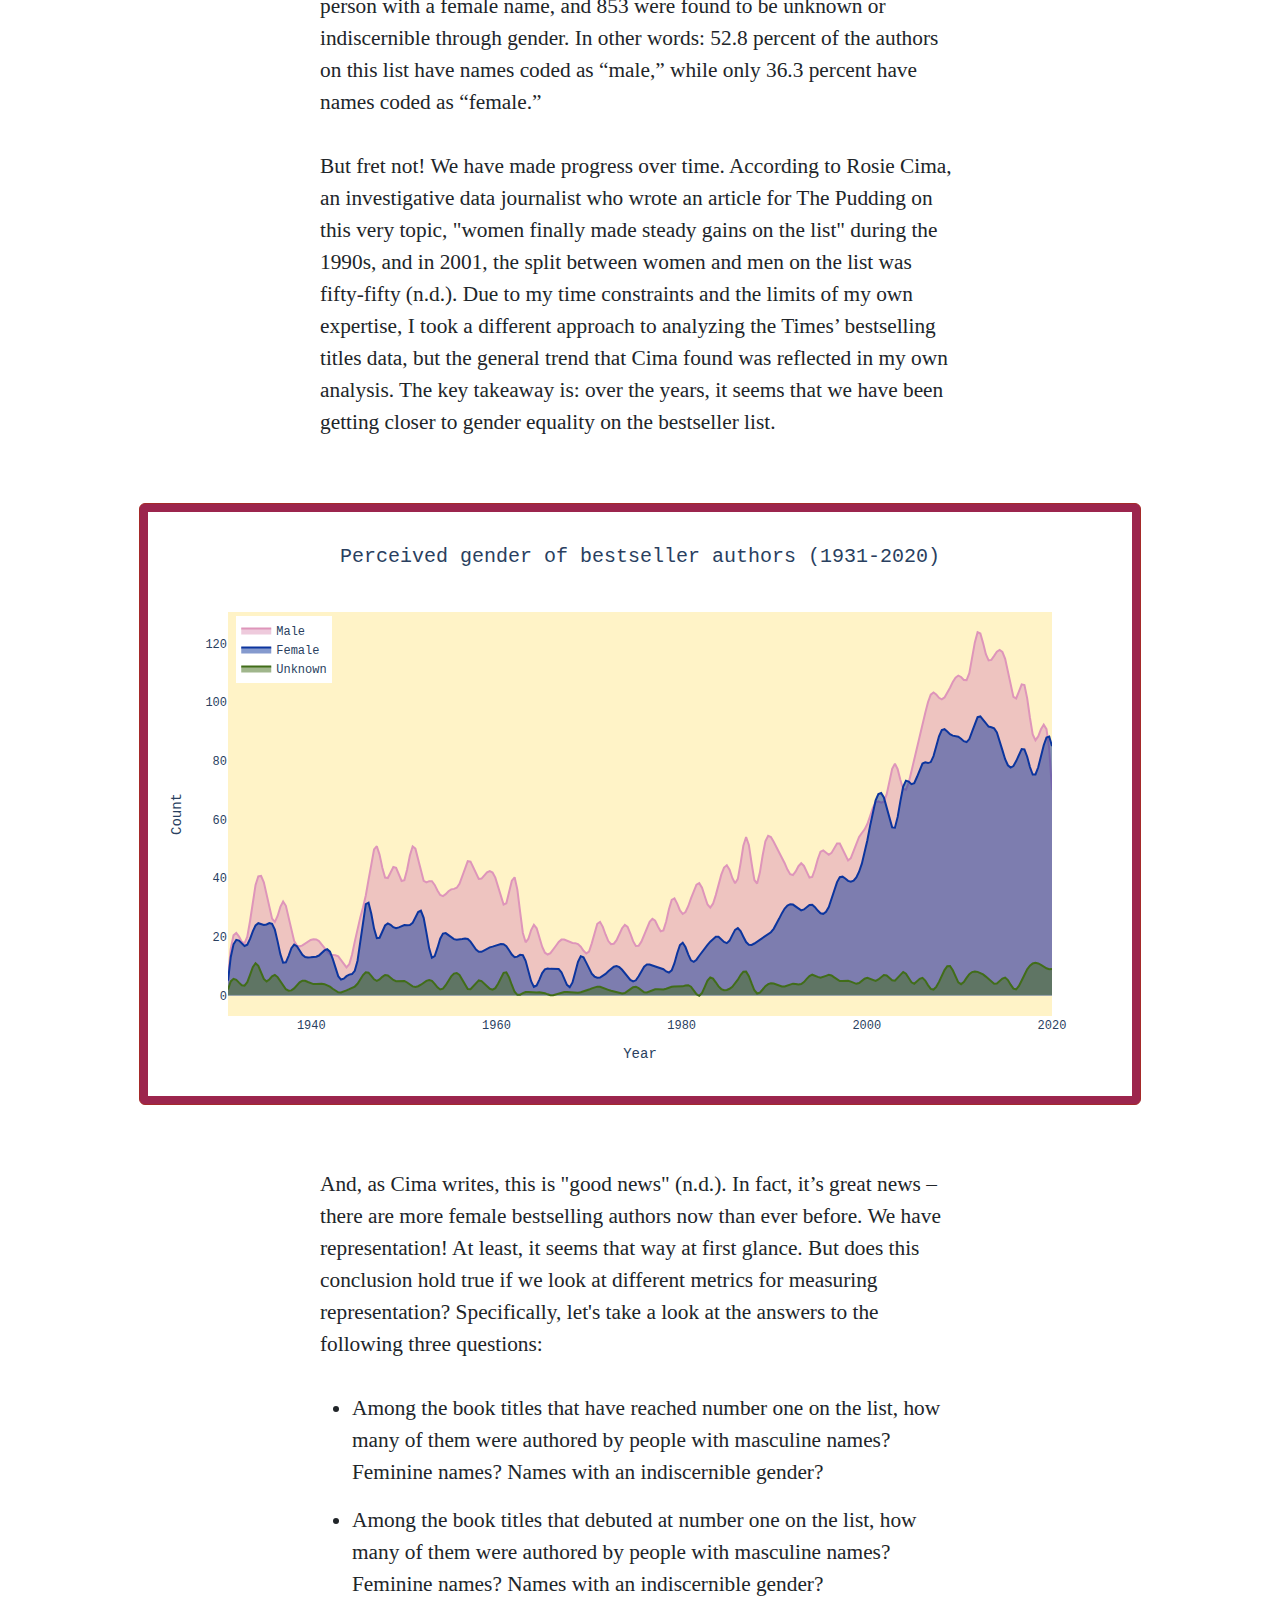
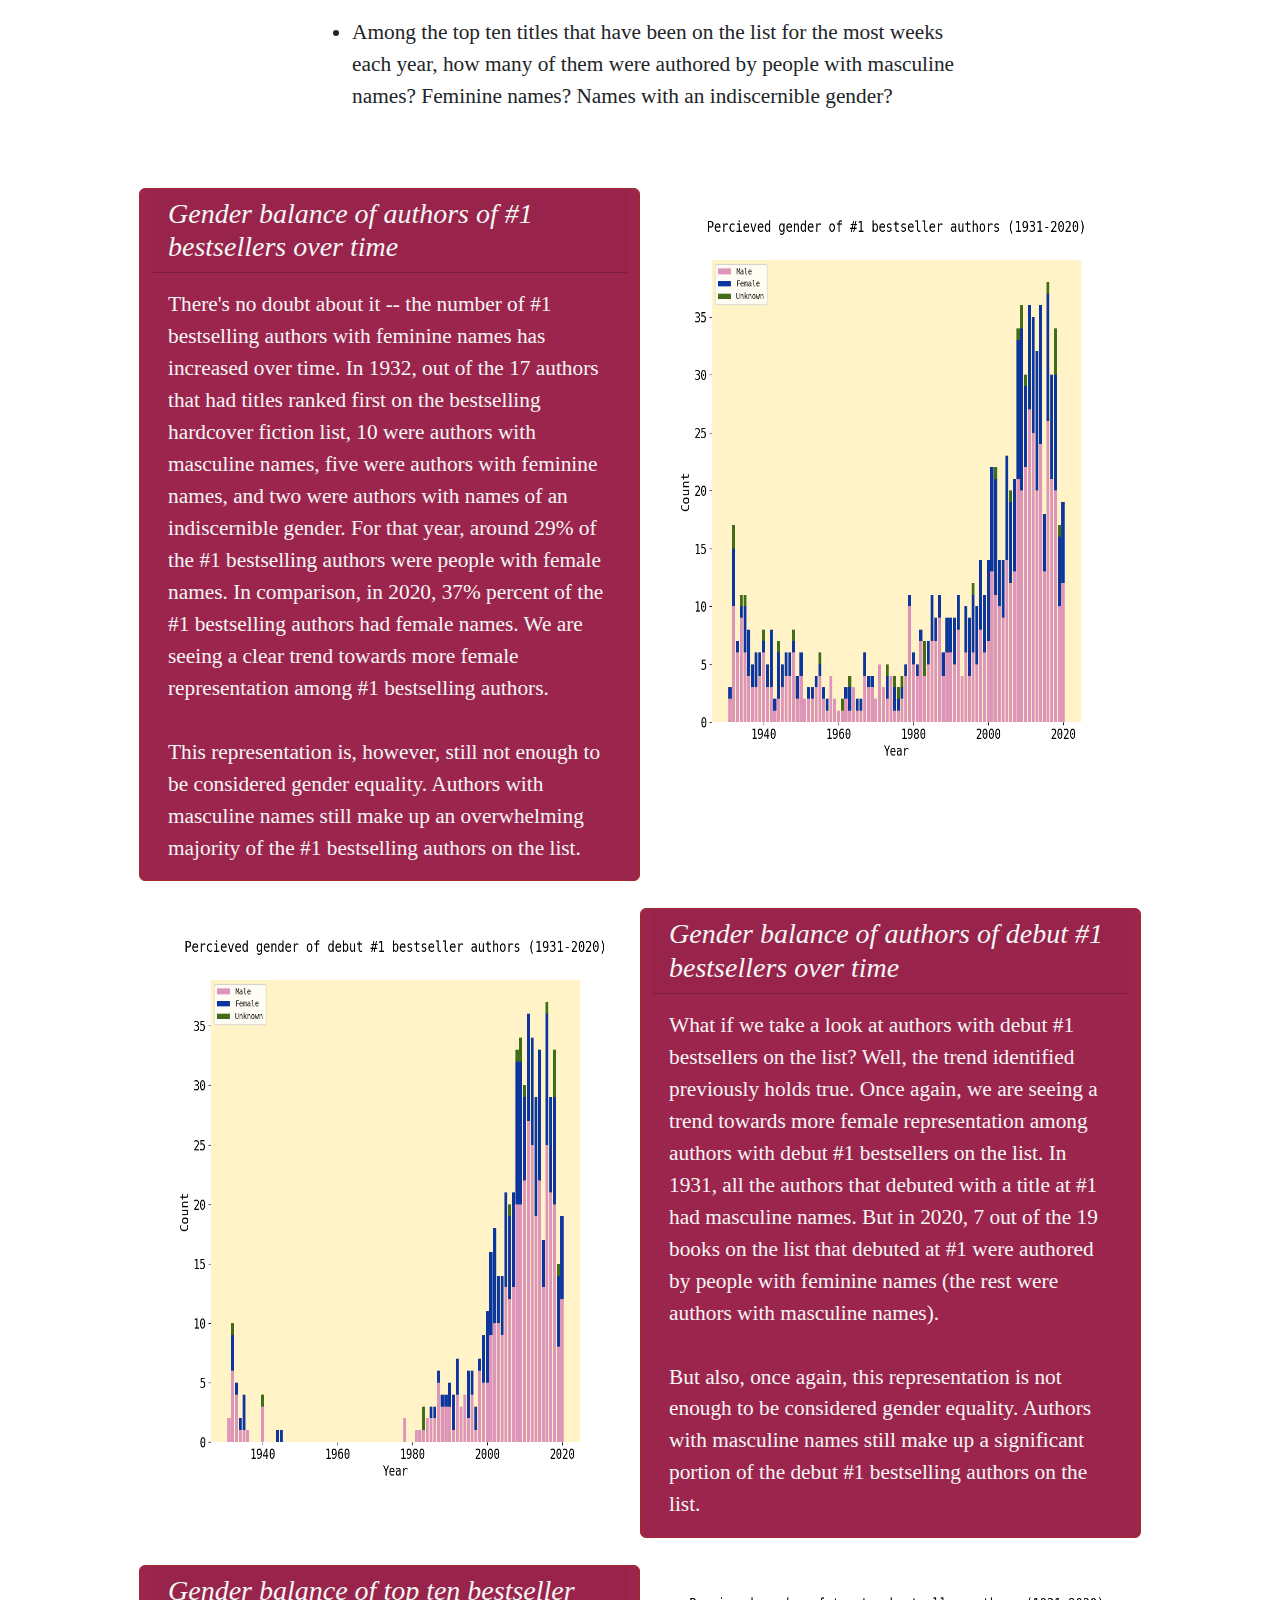
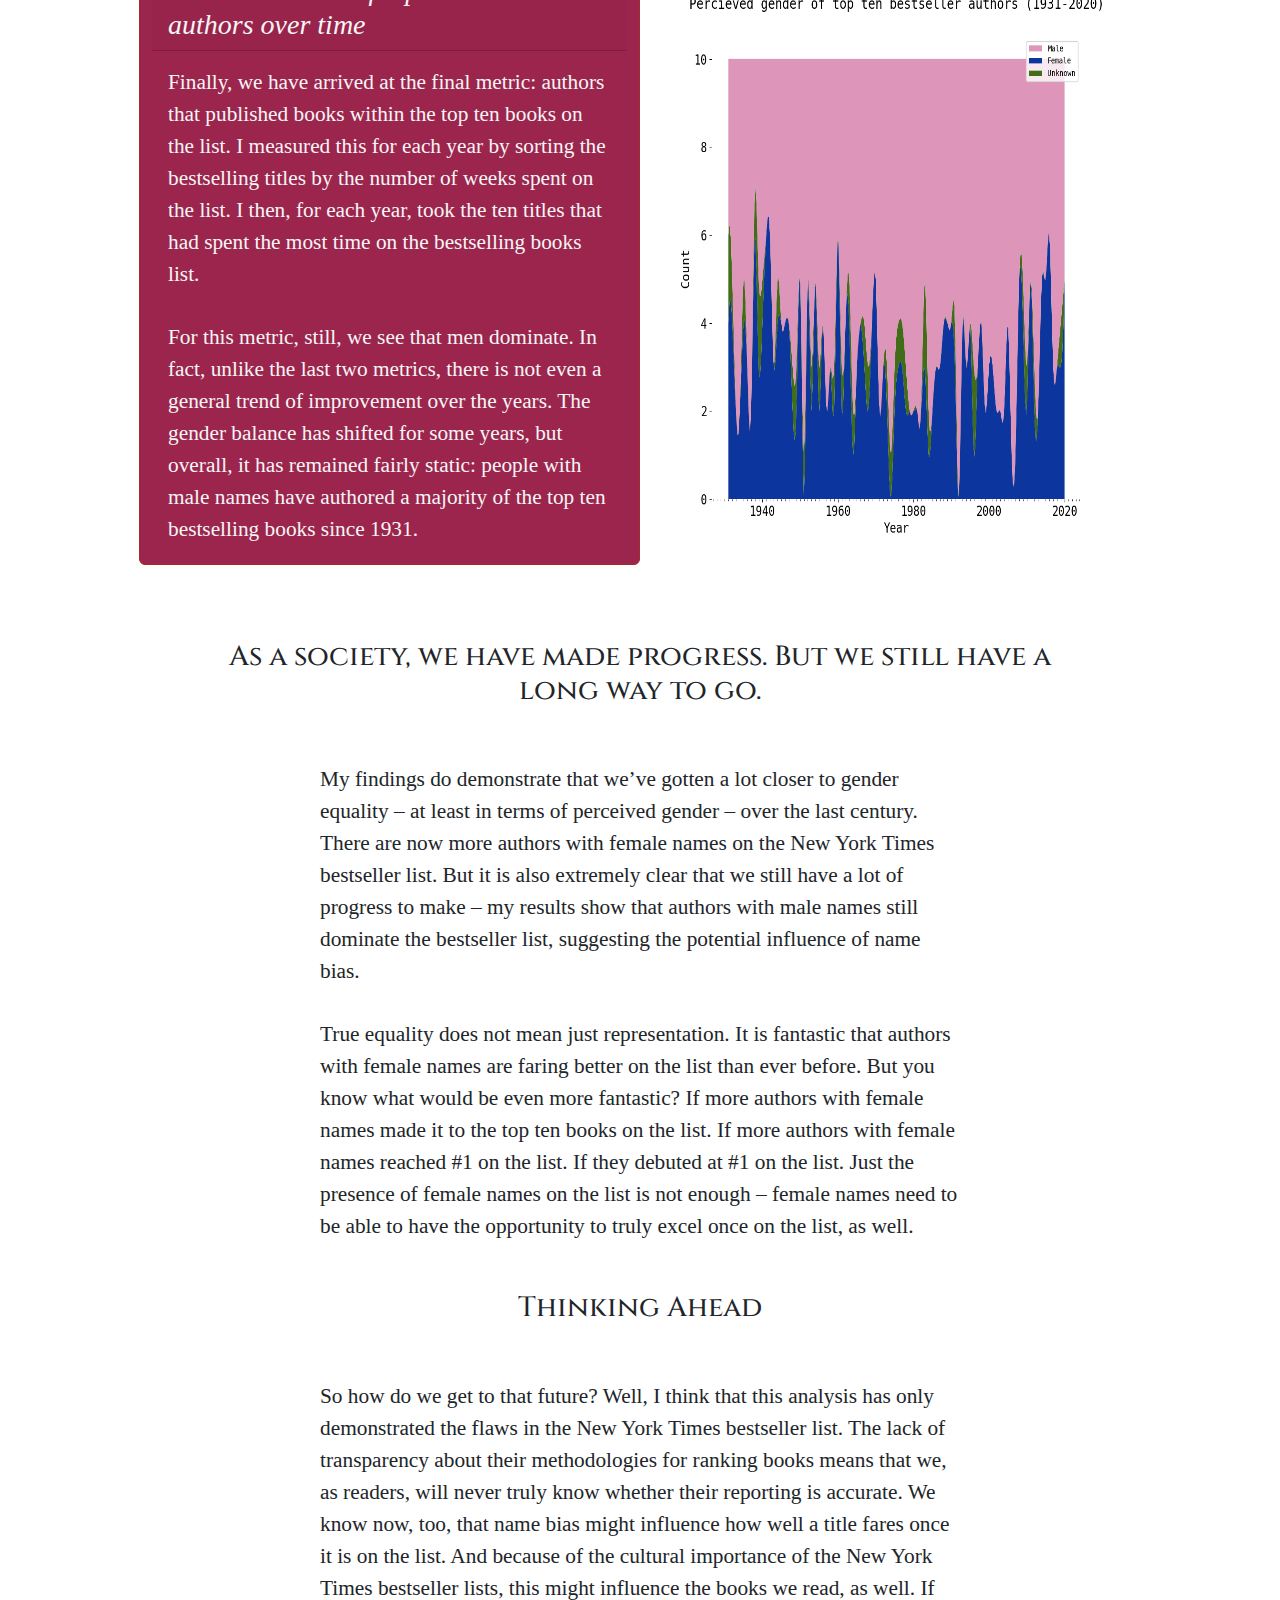
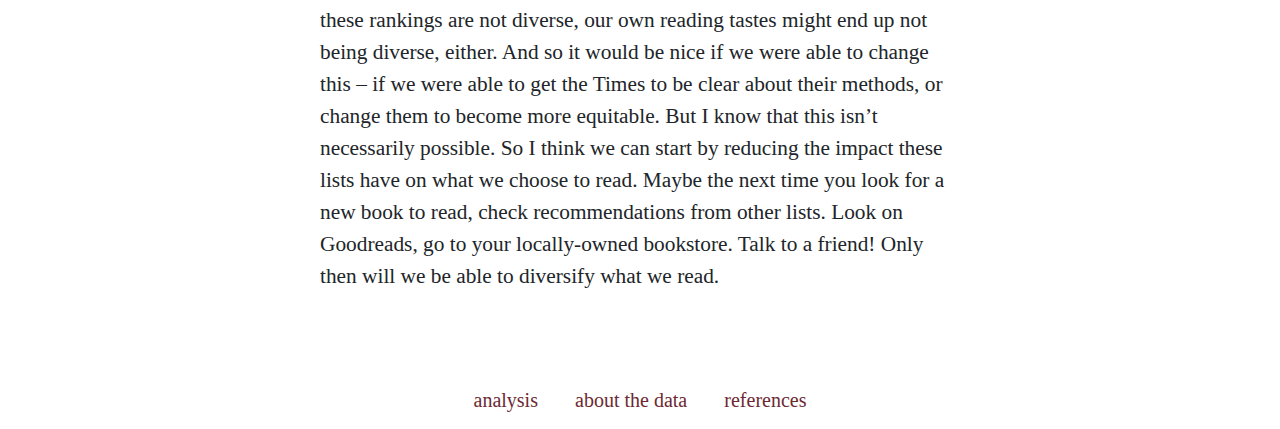
==== commit 27875b56: "change font size" ====
--- a/site/index.html
+++ b/site/index.html
@@ -96,7 +96,7 @@
 
         </div>
 
-        <div class="alert alert-warning" role="alert">
+        <div class="alert alert-warning" role="alert" style="font-size: 16pt;">
             Before we delve further into the findings, I’d like to make a note about my language. For the sake of simplicity and understanding, I will refer 
             to names as “male” or “female” throughout this analysis. I want to make it abundantly clear that I understand that this is extremely binary language,
             and my analysis will not be completely accurate in the sense that, due to the lack of available data, it will exclude non-binary and gender-expansive people. 
--- a/site/main.css
+++ b/site/main.css
@@ -127,6 +127,7 @@
     font-family: "Baskerville", serif;
     max-width: 40rem;
     margin: 0 auto;
+    font-size: 16pt;
 }
 
 .content .story-header {
@@ -157,7 +158,7 @@
 
 .content .card .card-text {
     font-family: "Baskerville", serif;
-    font-size: 18px;
+    font-size: 16pt;
     text-justify: auto;
 }
 
